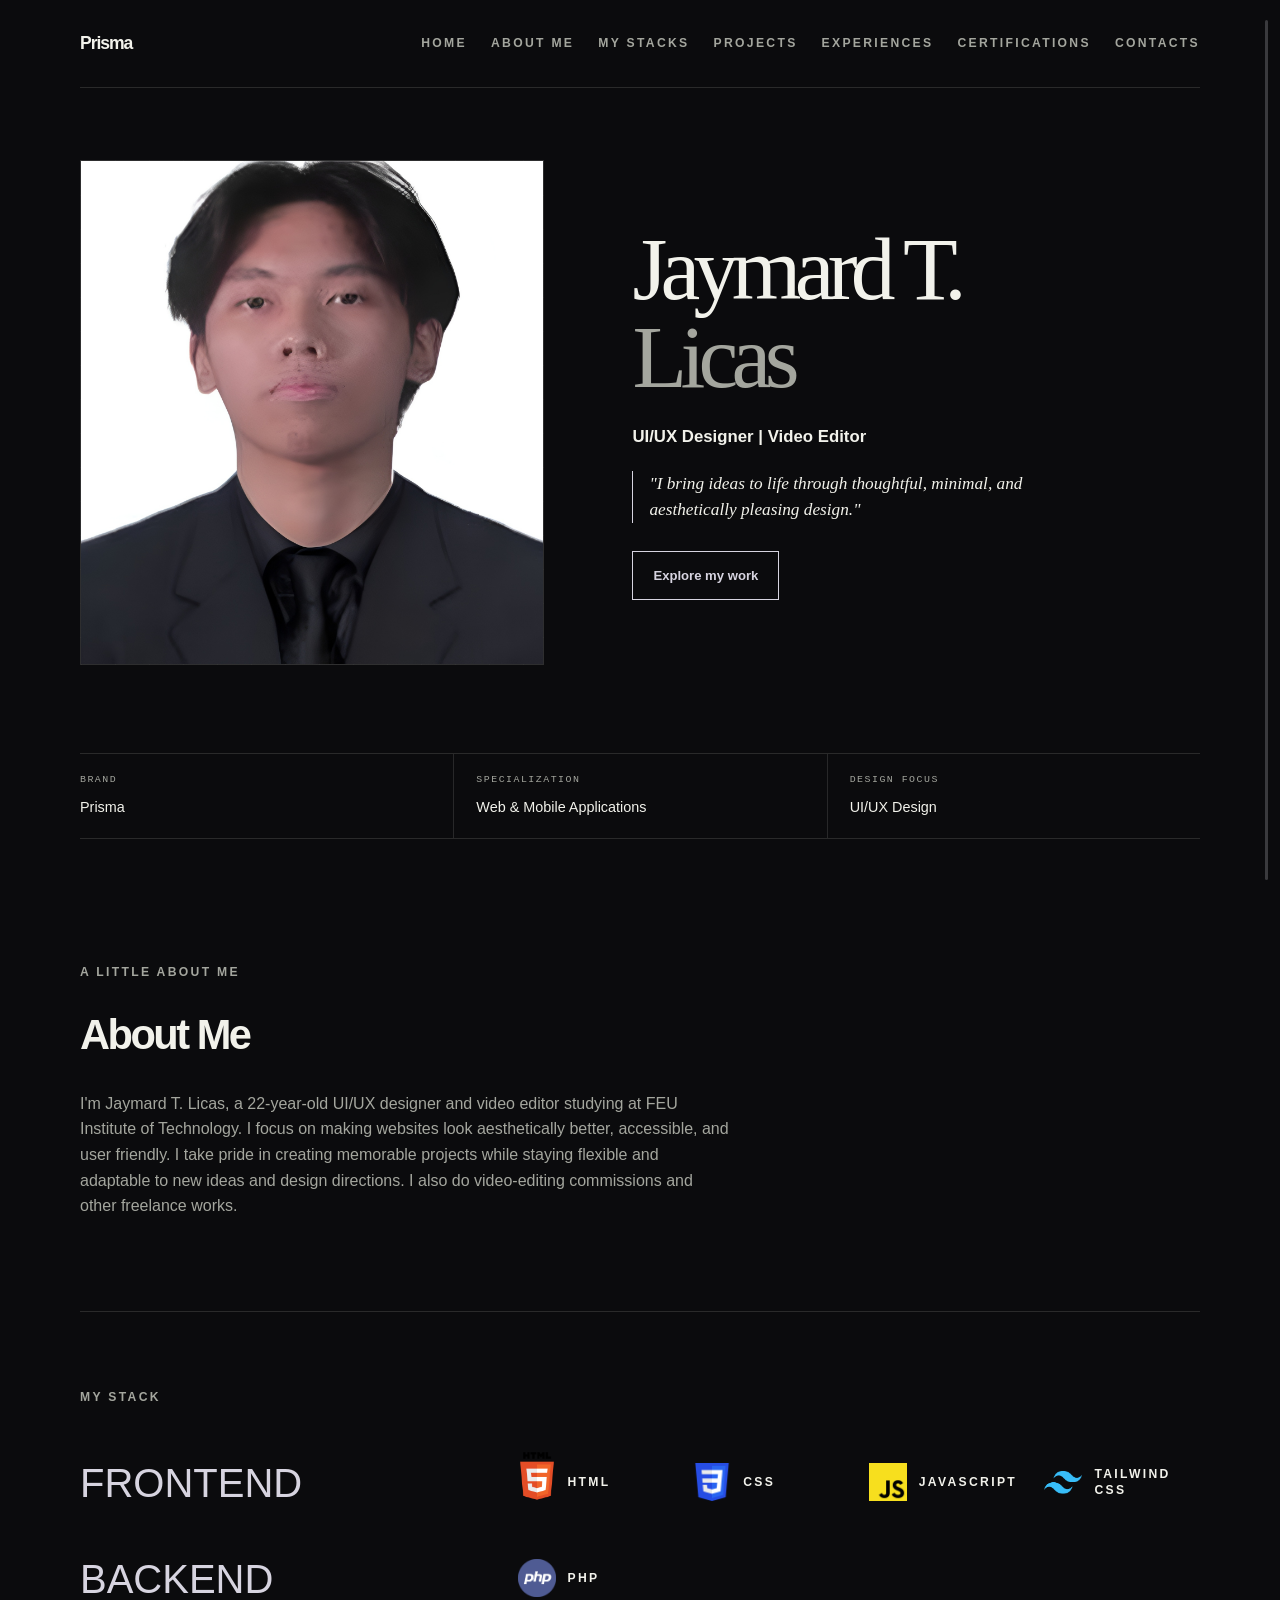
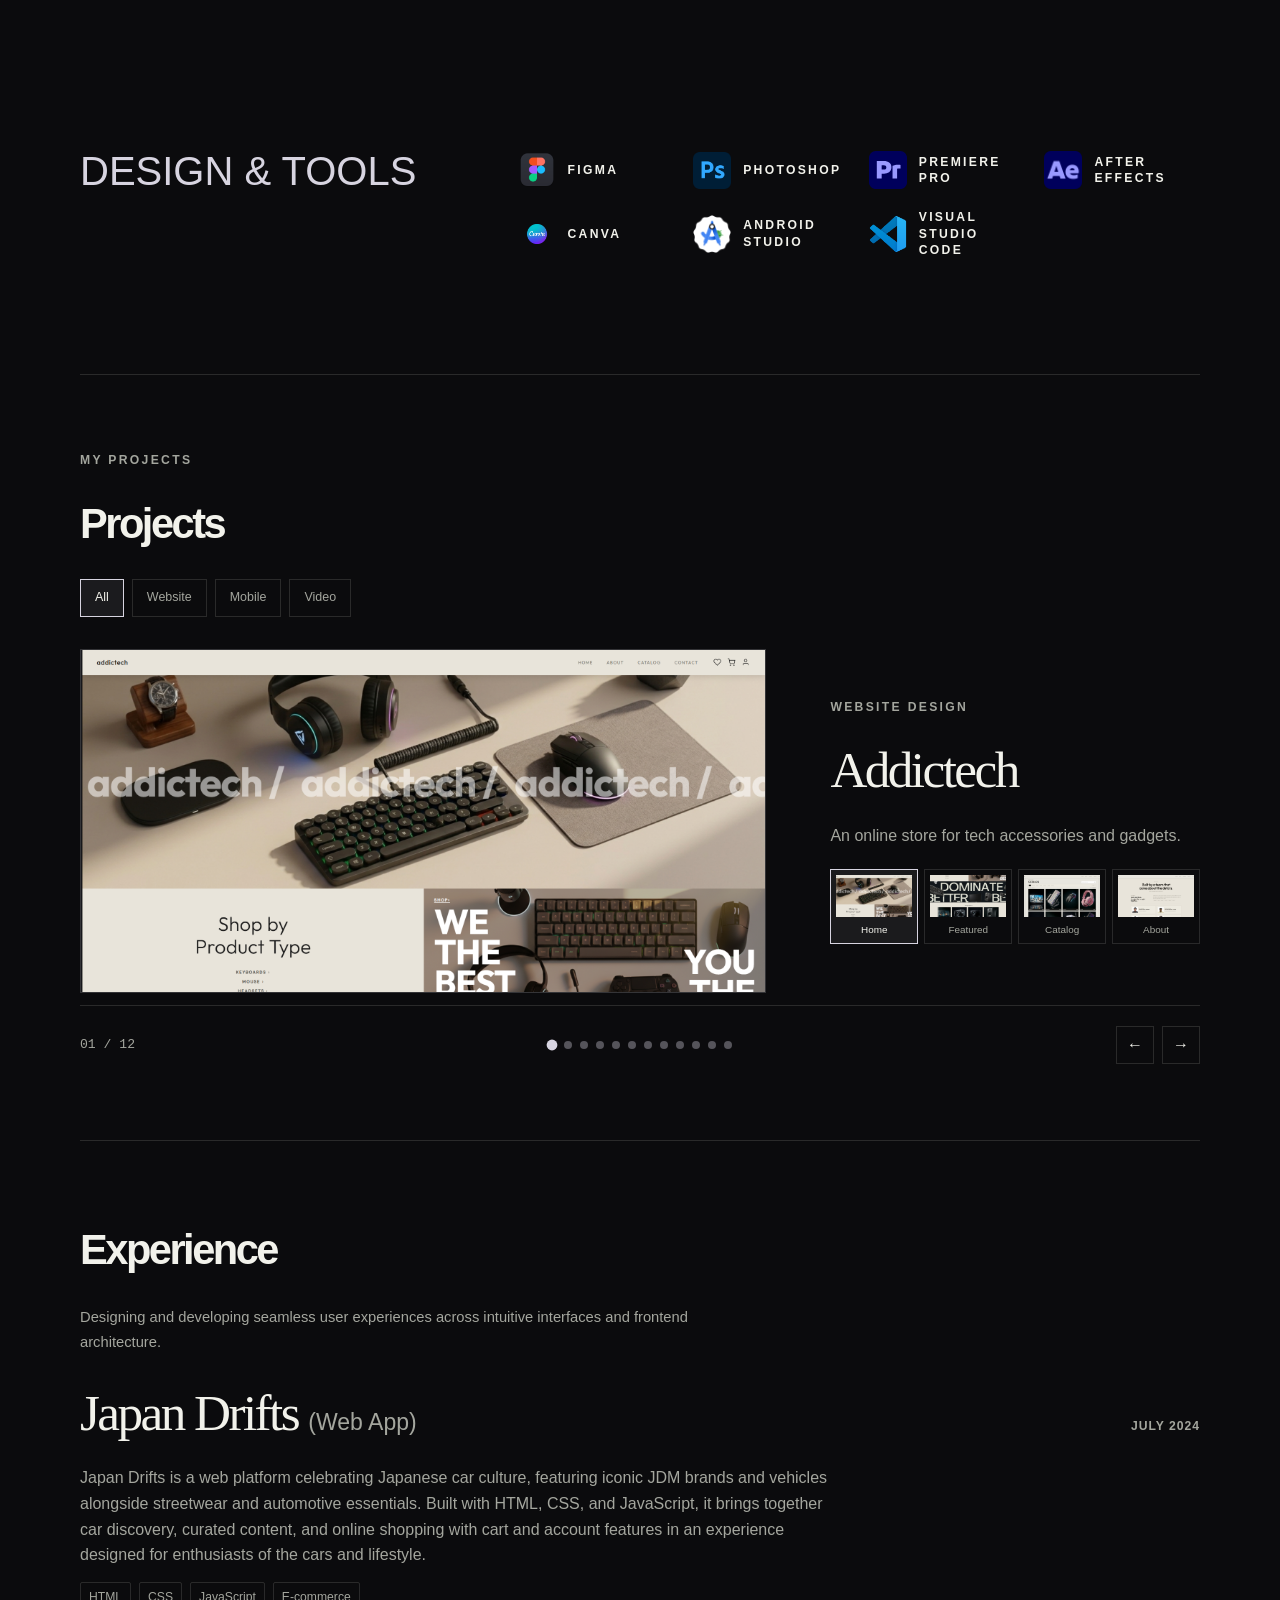
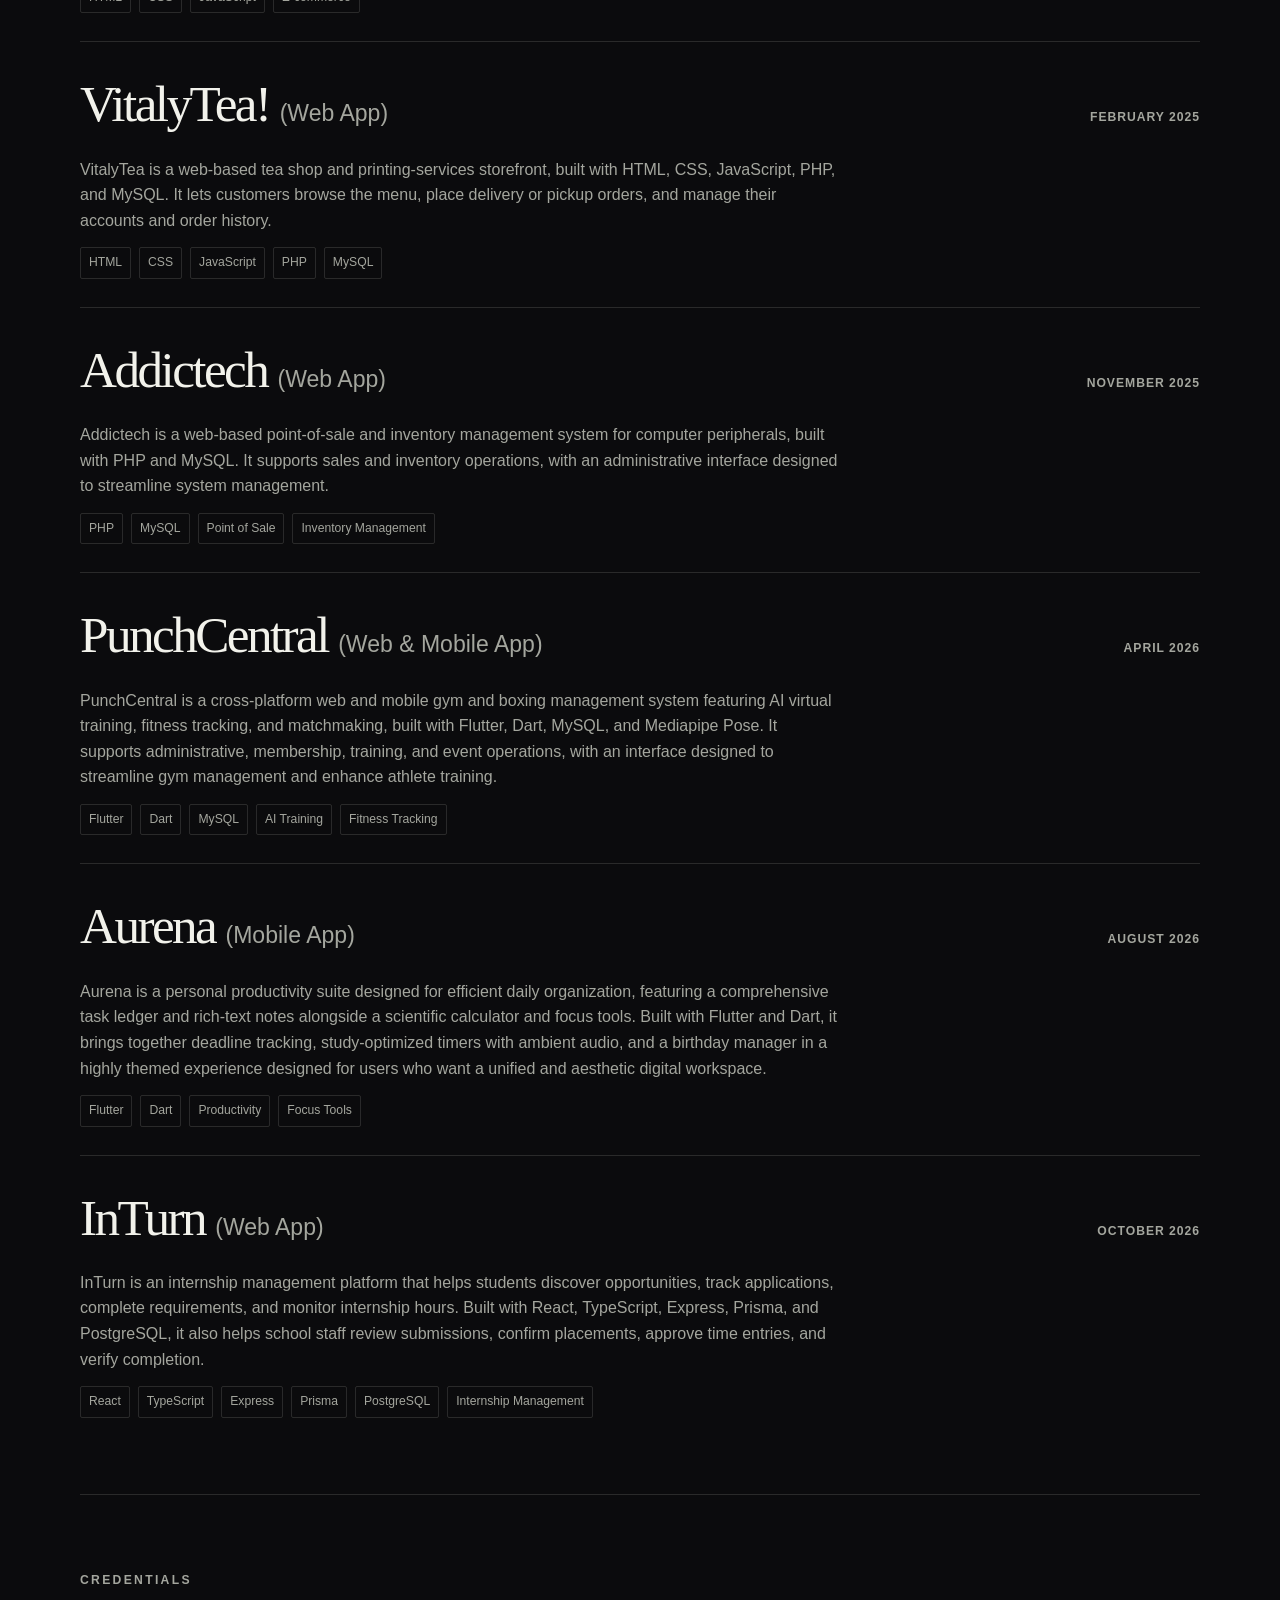
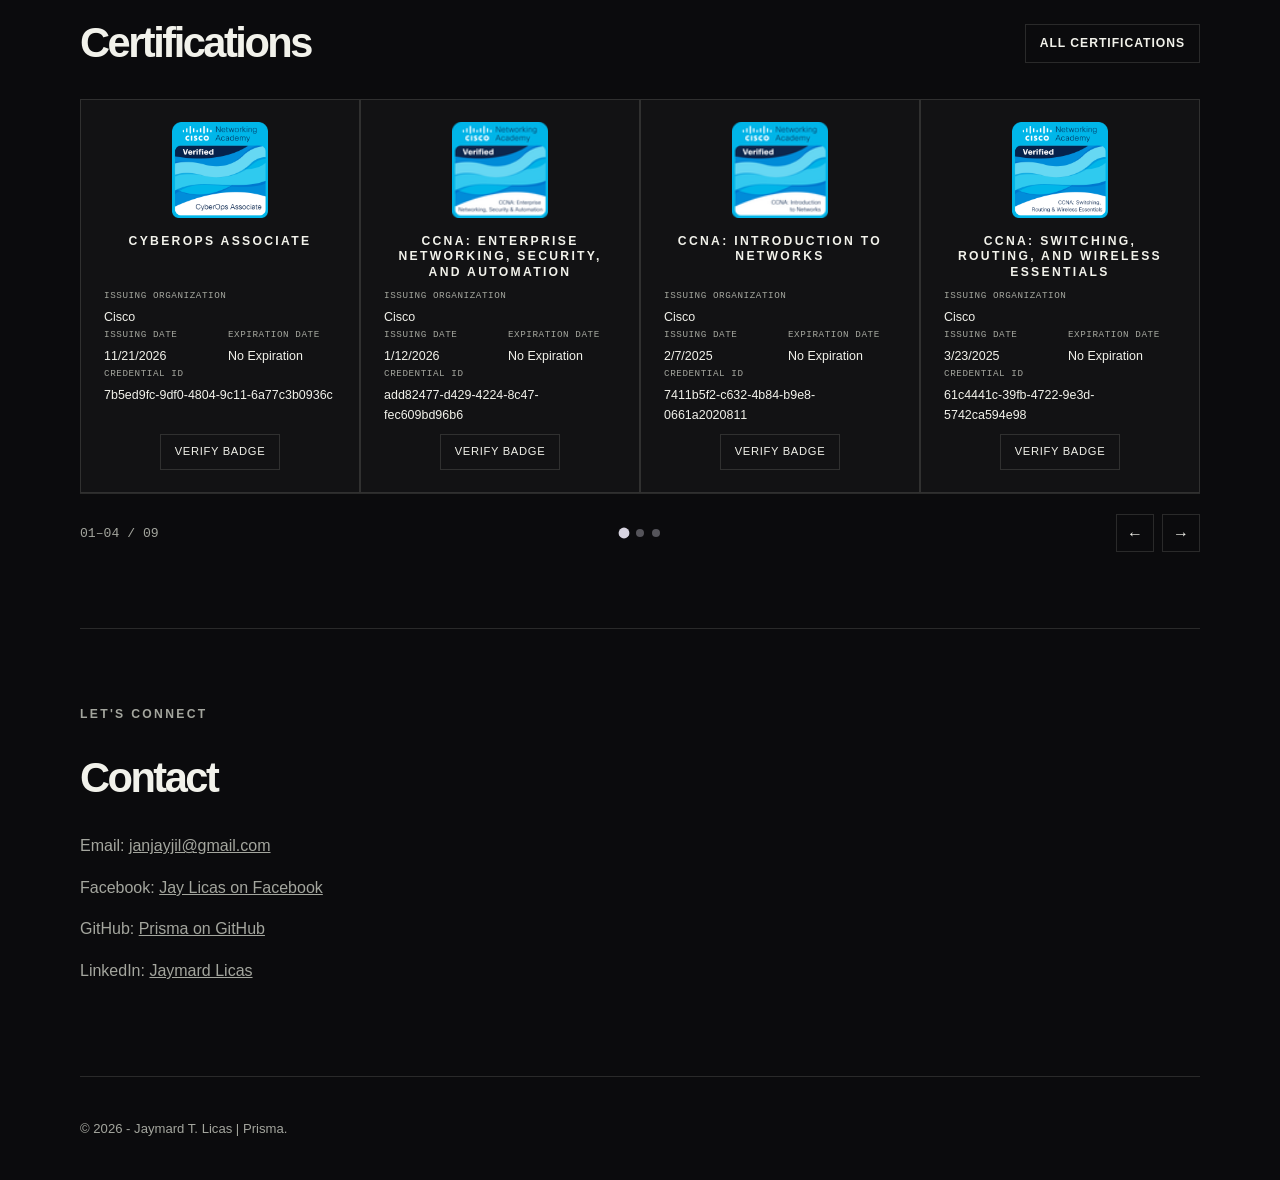
==== index.html @ 3532cc8b "feat: add InTurn experience and improve project previews" ====
<!DOCTYPE html>
<html lang="en" class="intro-active">
<head>
    <meta charset="UTF-8">
    <meta name="viewport" content="width=device-width, initial-scale=1.0">
    <meta name="theme-color" content="#10110f">
    <title>Prisma — Portfolio</title>
    <link rel="stylesheet" href="css/index.css">
    <script src="js/index.js" defer></script>
</head>
<body>
    <div class="intro" aria-hidden="true">
        <h2 class="intro__name"><span class="intro__letter">P</span><span class="intro__letter">r</span><span class="intro__letter">i</span><span class="intro__letter">s</span><span class="intro__letter">m</span><span class="intro__letter">a</span></h2>
        <div class="intro__panel"></div>
        <div class="intro__panel"></div>
        <div class="intro__panel"></div>
        <div class="intro__panel"></div>
        <div class="intro__panel"></div>
        <div class="intro__panel"></div>
        <div class="intro__panel"></div>
        <div class="intro__panel"></div>
    </div>

    <div class="scroll-progress" aria-hidden="true">
        <div class="scroll-progress__fill"></div>
    </div>

    <a class="back-to-top" href="#home" aria-label="Back to top">
        <span aria-hidden="true">↑</span>
    </a>

    <header class="site-header">
        <a class="wordmark" href="#home">Prisma</a>
        <button class="nav-toggle" type="button" aria-expanded="false" aria-controls="main-navigation">
            <span class="nav-toggle__line"></span>
            <span class="nav-toggle__line"></span>
            <span class="nav-toggle__line"></span>
            <span class="sr-only">Open navigation menu</span>
        </button>
        <div class="nav-scrim" aria-hidden="true"></div>
        <nav id="main-navigation" aria-label="Main navigation">
            <span class="nav-sheet-handle" aria-hidden="true"></span>
            <a href="#home"><span class="nav-link-content"><svg class="nav-icon" viewBox="0 0 24 24" aria-hidden="true"><path d="m3 10 9-7 9 7v10a1 1 0 0 1-1 1h-5v-6H9v6H4a1 1 0 0 1-1-1z"/></svg>Home</span></a>
            <a href="#about"><span class="nav-link-content"><svg class="nav-icon" viewBox="0 0 24 24" aria-hidden="true"><circle cx="12" cy="8" r="3"/><path d="M5 20a7 7 0 0 1 14 0"/></svg>About Me</span></a>
            <a href="#stack"><span class="nav-link-content"><svg class="nav-icon" viewBox="0 0 24 24" aria-hidden="true"><path d="m12 3 8 4-8 4-8-4zM4 12l8 4 8-4M4 17l8 4 8-4"/></svg>My Stacks</span></a>
            <a href="#projects"><span class="nav-link-content"><svg class="nav-icon" viewBox="0 0 24 24" aria-hidden="true"><path d="M3 7h7l2 2h9v10H3z"/></svg>Projects</span></a>
            <a href="#experience"><span class="nav-link-content"><svg class="nav-icon" viewBox="0 0 24 24" aria-hidden="true"><rect x="3" y="7" width="18" height="13" rx="1"/><path d="M8 7V5h8v2M3 12h18M10 12v2h4v-2"/></svg>Experiences</span></a>
            <a href="#certifications"><span class="nav-link-content"><svg class="nav-icon" viewBox="0 0 24 24" aria-hidden="true"><circle cx="12" cy="9" r="5"/><path d="m8.5 13.5-1 7 4.5-2.5 4.5 2.5-1-7"/></svg>Certifications</span></a>
            <a href="#contact"><span class="nav-link-content"><svg class="nav-icon" viewBox="0 0 24 24" aria-hidden="true"><rect x="3" y="5" width="18" height="14" rx="2"/><path d="m4 7 8 6 8-6"/></svg>Contacts</span></a>
        </nav>
    </header>

    <main>
        <section class="hero" id="home">
            <div class="hero__visual" aria-hidden="true">
                <img class="hero__portrait" src="assets/face/1X1%20PICTURE.jpg" alt="1X1 PICTURE.jpg">
            </div>
            <div class="hero__content">
                <h1>Jaymard T.<br><span>Licas</span></h1>
                <p class="hero__role">UI/UX Designer | Video Editor</p>
                <blockquote class="hero__quote">"I bring ideas to life through thoughtful, minimal, and aesthetically pleasing design."</blockquote>
                <a class="hero__link" href="#projects">Explore my work</a>
            </div>
            <div class="hero__details" aria-label="Profile details">
                <div><span>BRAND</span><strong>Prisma</strong></div>
                <div><span>SPECIALIZATION</span><strong>Web &amp; Mobile Applications</strong></div>
                <div><span>DESIGN FOCUS</span><strong>UI/UX Design</strong></div>
            </div>
        </section>

        <section class="content-section" id="about">
            <p class="eyebrow">A little about me</p>
            <h2>About Me</h2>
            <p>I'm Jaymard T. Licas, a 22-year-old UI/UX designer and video editor studying at FEU Institute of Technology. I focus on making websites look aesthetically better, accessible, and user friendly. I take pride in creating memorable projects while staying flexible and adaptable to new ideas and design directions. I also do video-editing commissions and other freelance works.</p>
        </section>

        <section class="content-section stack-section" id="stack" aria-labelledby="stack-title">
            <h2 class="stack-title" id="stack-title">My Stack</h2>
            <div class="stack-list">
                <div class="stack-group">
                    <h3>Frontend</h3>
                    <ul class="stack-items">
                        <li><img class="stack-item__logo--html" src="assets/logo/html.webp" alt="html.webp"><span>HTML</span></li>
                        <li><img src="assets/logo/CSS3_logo.svg.webp" alt="CSS3_logo.svg.webp"><span>CSS</span></li>
                        <li><img src="assets/logo/javascript.webp" alt="javascript.webp"><span>JavaScript</span></li>
                        <li><img src="assets/logo/tailwind.webp" alt="tailwind.webp"><span>Tailwind CSS</span></li>
                    </ul>
                </div>
                <div class="stack-group">
                    <h3>Backend</h3>
                    <ul class="stack-items">
                        <li><img class="stack-item__logo--php" src="assets/logo/php.png" alt="php.png"><span>PHP</span></li>
                    </ul>
                </div>
                <div class="stack-group">
                    <h3>Mobile</h3>
                    <ul class="stack-items">
                        <li><img src="assets/logo/dart.png" alt="dart.png"><span>Dart</span></li>
                        <li><img src="assets/logo/flutter.png" alt="flutter.png"><span>Flutter</span></li>
                        <li><img src="assets/logo/kotlin.png" alt="kotlin.png"><span>Kotlin</span></li>
                    </ul>
                </div>
                <div class="stack-group">
                    <h3>Design &amp; Tools</h3>
                    <ul class="stack-items">
                        <li><img src="assets/logo/Figma.png" alt="Figma.png"><span>Figma</span></li>
                        <li><img src="assets/logo/photoshop.webp" alt="photoshop.webp"><span>Photoshop</span></li>
                        <li><img src="assets/logo/premierepro.svg" alt="premierepro.svg"><span>Premiere Pro</span></li>
                        <li><img src="assets/logo/after%20effects.webp" alt="after effects.webp"><span>After Effects</span></li>
                        <li><img src="assets/logo/canva.webp" alt="canva.webp"><span>Canva</span></li>
                        <li><img src="assets/logo/android%20studio.webp" alt="android studio.webp"><span>Android Studio</span></li>
                        <li><img src="assets/logo/visualstudiocode.png" alt="visualstudiocode.png"><span>Visual Studio Code</span></li>
                    </ul>
                </div>
            </div>
        </section>

        <section class="content-section" id="projects">
            <p class="eyebrow">My Projects</p>
            <h2>Projects</h2>
            <div class="project-carousel" role="region" aria-roledescription="carousel" aria-label="Projects" tabindex="0">
                <div class="project-carousel__filters" role="group" aria-label="Filter projects by category">
                    <button class="project-carousel__filter" type="button" data-category="all" aria-pressed="true">All</button>
                    <button class="project-carousel__filter" type="button" data-category="website" aria-pressed="false">Website</button>
                    <button class="project-carousel__filter" type="button" data-category="mobile" aria-pressed="false">Mobile</button>
                    <button class="project-carousel__filter" type="button" data-category="video" aria-pressed="false">Video</button>
                </div>
                <div class="project-carousel__viewport">
                    <div class="project-carousel__track">
                        <article class="project-card project-card--screenshot" data-category="website" role="group" aria-roledescription="slide" aria-label="1 of 12">
                            <div class="project-card__preview project-card__preview--image" aria-hidden="true">
                                <img class="project-card__image" src="assets/website%20screenshots/addictech/Homepage%201.png" alt="Homepage 1.png">
                                <span class="project-card__index">PROJECT / 01</span>
                                <span class="project-card__caption">E-COMMERCE WEBSITE</span>
                            </div>
                            <div class="project-card__info">
                                <p class="eyebrow">Website Design</p>
                                <h3>Addictech</h3>
                                <p>An online store for tech accessories and gadgets.</p>
                                <div class="project-card__gallery" aria-label="Explore Addictech pages">
                                    <button class="project-card__thumbnail" type="button" data-preview-image="assets/website%20screenshots/addictech/Homepage%201.png" aria-label="Show Addictech homepage" aria-pressed="true">
                                        <img src="assets/website%20screenshots/addictech/Homepage%201.png" alt="Homepage 1.png">
                                        <span>Home</span>
                                    </button>
                                    <button class="project-card__thumbnail" type="button" data-preview-image="assets/website%20screenshots/addictech/Homepage%202.png" aria-label="Show Addictech featured products" aria-pressed="false">
                                        <img src="assets/website%20screenshots/addictech/Homepage%202.png" alt="Homepage 2.png">
                                        <span>Featured</span>
                                    </button>
                                    <button class="project-card__thumbnail" type="button" data-preview-image="assets/website%20screenshots/addictech/Catalog%20Page.png" aria-label="Show Addictech catalog" aria-pressed="false">
                                        <img src="assets/website%20screenshots/addictech/Catalog%20Page.png" alt="Catalog Page.png">
                                        <span>Catalog</span>
                                    </button>
                                    <button class="project-card__thumbnail" type="button" data-preview-image="assets/website%20screenshots/addictech/About%20Us%20Page%201.png" aria-label="Show Addictech about page" aria-pressed="false">
                                        <img src="assets/website%20screenshots/addictech/About%20Us%20Page%201.png" alt="About Us Page 1.png">
                                        <span>About</span>
                                    </button>
                                </div>
                            </div>
                        </article>
                        <article class="project-card project-card--screenshot" data-category="website" role="group" aria-roledescription="slide" aria-label="2 of 12" aria-hidden="true" inert>
                            <div class="project-card__preview project-card__preview--image" aria-hidden="true">
                                <img class="project-card__image" src="assets/website%20screenshots/japan%20drifts/Home%20Page%201.png" alt="Home Page 1.png">
                                <span class="project-card__index">PROJECT / 02</span>
                                <span class="project-card__caption">AUTOMOTIVE WEBSITE</span>
                            </div>
                            <div class="project-card__info">
                                <p class="eyebrow">Website Design</p>
                                <h3>Japan Drifts</h3>
                                <p>A Japanese car culture storefront celebrating iconic JDM cars.</p>
                                <div class="project-card__gallery" aria-label="Explore Japan Drifts pages">
                                    <button class="project-card__thumbnail" type="button" data-preview-image="assets/website%20screenshots/japan%20drifts/Home%20Page%201.png" aria-label="Show Japan Drifts homepage" aria-pressed="true">
                                        <img src="assets/website%20screenshots/japan%20drifts/Home%20Page%201.png" alt="Home Page 1.png">
                                        <span>Home</span>
                                    </button>
                                    <button class="project-card__thumbnail" type="button" data-preview-image="assets/website%20screenshots/japan%20drifts/Car%20Brand%20Menu%20Page.png" aria-label="Show Japan Drifts car brands" aria-pressed="false">
                                        <img src="assets/website%20screenshots/japan%20drifts/Car%20Brand%20Menu%20Page.png" alt="Car Brand Menu Page.png">
                                        <span>Car brands</span>
                                    </button>
                                    <button class="project-card__thumbnail" type="button" data-preview-image="assets/website%20screenshots/japan%20drifts/Car%20Essential%20Page.png" aria-label="Show Japan Drifts car essentials" aria-pressed="false">
                                        <img src="assets/website%20screenshots/japan%20drifts/Car%20Essential%20Page.png" alt="Car Essential Page.png">
                                        <span>Essentials</span>
                                    </button>
                                    <button class="project-card__thumbnail" type="button" data-preview-image="assets/website%20screenshots/japan%20drifts/Streetwears%20Page.png" aria-label="Show Japan Drifts streetwear" aria-pressed="false">
                                        <img src="assets/website%20screenshots/japan%20drifts/Streetwears%20Page.png" alt="Streetwears Page.png">
                                        <span>Streetwear</span>
                                    </button>
                                </div>
                            </div>
                        </article>
                        <article class="project-card project-card--screenshot" data-category="website" role="group" aria-roledescription="slide" aria-label="3 of 12" aria-hidden="true" inert>
                            <div class="project-card__preview project-card__preview--image" aria-hidden="true">
                                <img class="project-card__image" src="assets/website%20screenshots/vitalytea/Home%20Page.png" alt="Home Page.png">
                                <span class="project-card__index">PROJECT / 03</span>
                                <span class="project-card__caption">CAFE WEBSITE</span>
                            </div>
                            <div class="project-card__info">
                                <p class="eyebrow">Website Design</p>
                                <h3>VitalyTEA!</h3>
                                <p>A warm cafe website showcasing services, drinks, and ordering.</p>
                                <div class="project-card__gallery" aria-label="Explore VitalyTEA pages">
                                    <button class="project-card__thumbnail" type="button" data-preview-image="assets/website%20screenshots/vitalytea/Home%20Page.png" aria-label="Show VitalyTEA homepage" aria-pressed="true">
                                        <img src="assets/website%20screenshots/vitalytea/Home%20Page.png" alt="Home Page.png">
                                        <span>Home</span>
                                    </button>
                                    <button class="project-card__thumbnail" type="button" data-preview-image="assets/website%20screenshots/vitalytea/Menu%20Page.png" aria-label="Show VitalyTEA menu" aria-pressed="false">
                                        <img src="assets/website%20screenshots/vitalytea/Menu%20Page.png" alt="Menu Page.png">
                                        <span>Menu</span>
                                    </button>
                                    <button class="project-card__thumbnail" type="button" data-preview-image="assets/website%20screenshots/vitalytea/Services%20Page%201.png" aria-label="Show VitalyTEA services" aria-pressed="false">
                                        <img src="assets/website%20screenshots/vitalytea/Services%20Page%201.png" alt="Services Page 1.png">
                                        <span>Services</span>
                                    </button>
                                    <button class="project-card__thumbnail" type="button" data-preview-image="assets/website%20screenshots/vitalytea/About%20Us%20Page%201.png" aria-label="Show VitalyTEA about page" aria-pressed="false">
                                        <img src="assets/website%20screenshots/vitalytea/About%20Us%20Page%201.png" alt="About Us Page 1.png">
                                        <span>About</span>
                                    </button>
                                </div>
                            </div>
                        </article>
                        <article class="project-card project-card--screenshot" data-category="website" role="group" aria-roledescription="slide" aria-label="4 of 12">
                            <div class="project-card__preview project-card__preview--image" aria-hidden="true">
                                <img class="project-card__image" src="assets/website%20screenshots/InTurn (Internship Hub)/Sign In Page.png" alt="Sign In Page.png">
                                <span class="project-card__index">PROJECT / 04</span>
                                <span class="project-card__caption">INTERNSHIP HUB WEBSITE</span>   
                            </div>
                            <div class="project-card__info">
                                <p class="eyebrow">Website Design</p>
                                <h3>InTurn</h3>
                                <p>InTurn connects students with internships and gives school staff one dashboard to review requirements, confirm placements, and track hours.</p>
                                <div class="project-card__gallery" aria-label="Explore InTurn pages">
                                    <button class="project-card__thumbnail" type="button" data-preview-image="assets/website%20screenshots/InTurn (Internship Hub)/Sign%20In%20Page.png" aria-label="Show InTurn Sign In page" aria-pressed="true">
                                        <img src="assets/website%20screenshots/InTurn (Internship Hub)/Sign%20In%20Page.png" alt="Sign In Page.png">
                                        <span>Home</span>
                                    </button>
                                    <button class="project-card__thumbnail" type="button" data-preview-image="assets/website%20screenshots/InTurn%20(Internship%20Hub)/Student%27s%20Opportunities%20Page.png" aria-label="Show InTurn featured industry partners" aria-pressed="false">
                                        <img src="assets/website%20screenshots/InTurn%20(Internship%20Hub)/Student%27s%20Opportunities%20Page.png" alt="Student's Opportunities Page.png">
                                        <span>Featured</span>
                                    </button>
                                    <button class="project-card__thumbnail" type="button" data-preview-image="assets/website%20screenshots/InTurn%20(Internship%20Hub)/Student%27s%20Overview%20Page.png" aria-label="Show InTurn Overview Dashboard" aria-pressed="false">
                                        <img src="assets/website%20screenshots/InTurn%20(Internship%20Hub)/Student%27s%20Overview%20Page.png" alt="Student's Overview Page.png">
                                        <span>Catalog</span>
                                    </button>
                                    <button class="project-card__thumbnail" type="button" data-preview-image="assets/website%20screenshots/InTurn%20(Internship%20Hub)/Admin%27s%20Operations%20Page.png" aria-label="Show InTurn Admin's Operations" aria-pressed="false">
                                        <img src="assets/website%20screenshots/InTurn%20(Internship%20Hub)/Admin%27s%20Operations%20Page.png" alt="Admin's Operations Page.png">
                                        <span>About</span>
                                    </button>
                                </div>
                            </div>
                        </article>
                        <article class="project-card project-card--screenshot" data-category="website" role="group" aria-roledescription="slide" aria-label="5 of 12" aria-hidden="true" inert>
                            <div class="project-card__preview project-card__preview--image" aria-hidden="true">
                                <img class="project-card__image" src="assets/website%20screenshots/punchcentral/Home%20Page%201.png" alt="Home Page 1.png">
                                <span class="project-card__index">PROJECT / 05</span>
                                <span class="project-card__caption">GYM WEBSITE</span>
                            </div>
                            <div class="project-card__info">
                                <p class="eyebrow">Website Design</p>
                                <h3>Punchcentral</h3>
                                <p>A gym website featuring membership information and tools for coaches and administrators.</p>
                                <div class="project-card__gallery" aria-label="Explore Punchcentral pages">
                                    <button class="project-card__thumbnail" type="button" data-preview-image="assets/website%20screenshots/punchcentral/Home%20Page%201.png" aria-label="Show Punchcentral homepage" aria-pressed="true">
                                        <img src="assets/website%20screenshots/punchcentral/Home%20Page%201.png" alt="Home Page 1.png">
                                        <span>Home</span>
                                    </button>
                                    <button class="project-card__thumbnail" type="button" data-preview-image="assets/website%20screenshots/punchcentral/Coach%20Account%20Management.png" aria-label="Show Punchcentral coach account management" aria-pressed="false">
                                        <img src="assets/website%20screenshots/punchcentral/Coach%20Account%20Management.png" alt="Coach Account Management.png">
                                        <span>Coach account</span>
                                    </button>
                                    <button class="project-card__thumbnail" type="button" data-preview-image="assets/website%20screenshots/punchcentral/Coach%20Availability%20Page.png" aria-label="Show Punchcentral coach availability" aria-pressed="false">
                                        <img src="assets/website%20screenshots/punchcentral/Coach%20Availability%20Page.png" alt="Coach Availability Page.png">
                                        <span>Availability</span>
                                    </button>
                                    <button class="project-card__thumbnail" type="button" data-preview-image="assets/website%20screenshots/punchcentral/Admin%20User%20Management.png" aria-label="Show Punchcentral admin user management" aria-pressed="false">
                                        <img src="assets/website%20screenshots/punchcentral/Admin%20User%20Management.png" alt="Admin User Management.png">
                                        <span>Admin</span>
                                    </button>
                                </div>
                            </div>
                        </article>
                        <article class="project-card project-card--screenshot project-card--mobile" data-category="mobile" role="group" aria-roledescription="slide" aria-label="6 of 12" aria-hidden="true" inert>
                            <div class="project-card__preview project-card__preview--image project-card__preview--mobile" aria-hidden="true">
                                <img class="project-card__image" src="assets/website%20screenshots/punchcentral%20(mobile)/Sign%20In%20View.png" alt="Sign In View.png">
                            </div>
                            <div class="project-card__info">
                                <p class="eyebrow">Mobile App</p>
                                <h3>Punchcentral</h3>
                                <p>A mobile companion for gym members to manage training, courses, and coach availability.</p>
                                <div class="project-card__gallery" aria-label="Explore Punchcentral mobile app screens">
                                    <button class="project-card__thumbnail" type="button" data-preview-image="assets/website%20screenshots/punchcentral%20(mobile)/Sign%20In%20View.png" aria-label="Show Punchcentral mobile sign in screen" aria-pressed="true">
                                        <img src="assets/website%20screenshots/punchcentral%20(mobile)/Sign%20In%20View.png" alt="Sign In View.png">
                                        <span>Sign in</span>
                                    </button>
                                    <button class="project-card__thumbnail" type="button" data-preview-image="assets/website%20screenshots/punchcentral%20(mobile)/Coach%20Availability%20View.png" aria-label="Show Punchcentral mobile coach availability screen" aria-pressed="false">
                                        <img src="assets/website%20screenshots/punchcentral%20(mobile)/Coach%20Availability%20View.png" alt="Coach Availability View.png">
                                        <span>Availability</span>
                                    </button>
                                    <button class="project-card__thumbnail" type="button" data-preview-image="assets/website%20screenshots/punchcentral%20(mobile)/Course%20Progression%20View.png" aria-label="Show Punchcentral mobile course progression screen" aria-pressed="false">
                                        <img src="assets/website%20screenshots/punchcentral%20(mobile)/Course%20Progression%20View.png" alt="Course Progression View.png">
                                        <span>Course progress</span>
                                    </button>
                                    <button class="project-card__thumbnail" type="button" data-preview-image="assets/website%20screenshots/punchcentral%20(mobile)/Contact%20Us%20View.png" aria-label="Show Punchcentral mobile contact screen" aria-pressed="false">
                                        <img src="assets/website%20screenshots/punchcentral%20(mobile)/Contact%20Us%20View.png" alt="Contact Us View.png">
                                        <span>Contact</span>
                                    </button>
                                </div>
                            </div>
                        </article>
                        <article class="project-card project-card--screenshot project-card--mobile" data-category="mobile" role="group" aria-roledescription="slide" aria-label="7 of 12" aria-hidden="true" inert>
                            <div class="project-card__preview project-card__preview--image project-card__preview--mobile" aria-hidden="true">
                                <img class="project-card__image" src="assets/website%20screenshots/aurena/Ledger%20View.jpg" alt="Ledger View.jpg">
                            </div>
                            <div class="project-card__info">
                                <p class="eyebrow">Mobile App</p>
                                <h3>Aurena</h3>
                                <p>A personal productivity app for focused study, notes, calculations, and task tracking.</p>
                                <div class="project-card__gallery" aria-label="Explore Aurena app screens">
                                    <button class="project-card__thumbnail" type="button" data-preview-image="assets/website%20screenshots/aurena/Quick%20Link%20View.jpg" aria-label="Show Aurena quick links screen" aria-pressed="false">
                                        <img src="assets/website%20screenshots/aurena/Quick%20Link%20View.jpg" alt="Quick Link View.jpg">
                                        <span>Quick Links</span>
                                    </button>
                                    <button class="project-card__thumbnail" type="button" data-preview-image="assets/website%20screenshots/aurena/Ledger%20View.jpg" aria-label="Show Aurena ledger screen" aria-pressed="true">
                                        <img src="assets/website%20screenshots/aurena/Ledger%20View.jpg" alt="Ledger View.jpg">
                                        <span>Ledger</span>
                                    </button>
                                    <button class="project-card__thumbnail" type="button" data-preview-image="assets/website%20screenshots/aurena/Notes%20View.jpg" aria-label="Show Aurena notes screen" aria-pressed="false">
                                        <img src="assets/website%20screenshots/aurena/Notes%20View.jpg" alt="Notes View.jpg">
                                        <span>Notes</span>
                                    </button>
                                    <button class="project-card__thumbnail" type="button" data-preview-image="assets/website%20screenshots/aurena/Calculator%20View.jpg" aria-label="Show Aurena calculator screen" aria-pressed="false">
                                        <img src="assets/website%20screenshots/aurena/Calculator%20View.jpg" alt="Calculator View.jpg">
                                        <span>Calculator</span>
                                    </button>
                                </div>
                            </div>
                        </article>
                        <article class="project-card" data-category="video" role="group" aria-roledescription="slide" aria-label="8 of 12" aria-hidden="true" inert>
                            <div class="project-card__preview project-card__preview--video">
                                <iframe
                                    class="project-card__video"
                                    src="https://drive.google.com/file/d/14EG6NYJzB5iLtuYYMVT7od3YVk5pjSHH/preview"
                                    title="Group Project 1 video"
                                    loading="lazy"
                                    allow="autoplay"
                                    allowfullscreen>
                                </iframe>
                            </div>
                            <div class="project-card__info">
                                <p class="eyebrow">Video Edit</p>
                                <h3>Group Project 1</h3>
                            </div>
                        </article>
                        <article class="project-card" data-category="video" role="group" aria-roledescription="slide" aria-label="9 of 12" aria-hidden="true" inert>
                            <div class="project-card__preview project-card__preview--video">
                                <iframe
                                    class="project-card__video"
                                    src="https://drive.google.com/file/d/1EmwkFhTa_9fdrqqQAjtRtZfyLeKdf-tv/preview"
                                    title="Group Project 2 video"
                                    loading="lazy"
                                    allow="autoplay"
                                    allowfullscreen>
                                </iframe>
                            </div>
                            <div class="project-card__info">
                                <p class="eyebrow">Video Edits</p>
                                <h3>Group Project 2</h3>
                            </div>
                        </article>
                        <article class="project-card" data-category="video" role="group" aria-roledescription="slide" aria-label="10 of 12" aria-hidden="true" inert>
                            <div class="project-card__preview project-card__preview--video">
                                <iframe
                                    class="project-card__video"
                                    src="https://drive.google.com/file/d/1eqtTfCrXzb5ouM0T6a3Xapa1H3meIxpO/preview"
                                    title="Timelapse Commission video"
                                    loading="lazy"
                                    allow="autoplay"
                                    allowfullscreen>
                                </iframe>
                            </div>
                            <div class="project-card__info">
                                <p class="eyebrow">Video Edits</p>
                                <h3>Timelapse Commission</h3>
                            </div>
                        </article>
                        <article class="project-card" data-category="video" role="group" aria-roledescription="slide" aria-label="11 of 12" aria-hidden="true" inert>
                            <div class="project-card__preview project-card__preview--video">
                                <iframe
                                    class="project-card__video"
                                    src="https://drive.google.com/file/d/18R7sevOdGkxV6781EuWGtMPew12oYs92/preview"
                                    title="Valorant Edit Commission 1 video"
                                    loading="lazy"
                                    allow="autoplay"
                                    allowfullscreen>
                                </iframe>
                            </div>
                            <div class="project-card__info">
                                <p class="eyebrow">Video Edits</p>
                                <h3>Valorant Edit Commission 1</h3>
                            </div>
                        </article>
                        <article class="project-card" data-category="video" role="group" aria-roledescription="slide" aria-label="12 of 12" aria-hidden="true" inert>
                            <div class="project-card__preview project-card__preview--video">
                                <iframe
                                    class="project-card__video"
                                    src="https://drive.google.com/file/d/16NxeDLHK4FciISeSOFi6DLJeZqn9ggel/preview"
                                    title="Valorant Edit Commission 2 video"
                                    loading="lazy"
                                    allow="autoplay"
                                    allowfullscreen>
                                </iframe>
                            </div>
                            <div class="project-card__info">
                                <p class="eyebrow">Video Edits</p>
                                <h3>Valorant Edit Commission 2</h3>
                            </div>
                        </article>
                    </div>
                </div>
                <div class="project-carousel__controls">
                    <p class="project-carousel__status" aria-live="polite">01 <span>/</span> 12</p>
                    <div class="project-carousel__pagination" aria-label="Choose a project"></div>
                    <div class="project-carousel__arrows">
                        <button class="project-carousel__arrow" type="button" data-direction="-1" aria-label="Previous project">←</button>
                        <button class="project-carousel__arrow" type="button" data-direction="1" aria-label="Next project">→</button>
                    </div>      
                </div>
            </div>
        </section>

        <section class="content-section experience-section" id="experience" aria-labelledby="experience-title">
            <h2 class="experience-title" id="experience-title">Experience</h2>
            <p class="experience-intro">Designing and developing seamless user experiences across intuitive interfaces and frontend architecture.</p>
            <ol class="experience-timeline">
                <li class="experience-company">
                    <div class="experience-company__content">
                        <div class="experience-company__heading">
                            <h3>Japan Drifts <span>(Web App)</span></h3>
                            <time datetime="2024-07-11">July 2024</time>
                        </div>
                        <p>Japan Drifts is a web platform celebrating Japanese car culture, featuring iconic JDM brands and vehicles alongside streetwear and automotive essentials. Built with HTML, CSS, and JavaScript, it brings together car discovery, curated content, and online shopping with cart and account features in an experience designed for enthusiasts of the cars and lifestyle.</p>
                        <ul class="experience-tags" aria-label="Technologies and features">
                            <li>HTML</li>
                            <li>CSS</li>
                            <li>JavaScript</li>
                            <li>E-commerce</li>
                        </ul>
                    </div>
                </li>
                <li class="experience-company">
                    <div class="experience-company__content">
                        <div class="experience-company__heading">
                            <h3>VitalyTea! <span>(Web App)</span></h3>
                            <time datetime="2025-02-25">February 2025</time>
                        </div>
                        <p>VitalyTea is a web-based tea shop and printing-services storefront, built with HTML, CSS, JavaScript, PHP, and MySQL. It lets customers browse the menu, place delivery or pickup orders, and manage their accounts and order history.</p>
                        <ul class="experience-tags" aria-label="Technologies and features">
                            <li>HTML</li>
                            <li>CSS</li>
                            <li>JavaScript</li>
                            <li>PHP</li>
                            <li>MySQL</li>
                        </ul>
                    </div>
                </li>
                <li class="experience-company">
                    <div class="experience-company__content">
                        <div class="experience-company__heading">
                            <h3>Addictech <span>(Web App)</span></h3>
                            <time datetime="2025-11-17">November 2025</time>
                        </div>
                        <p>Addictech is a web-based point-of-sale and inventory management system for computer peripherals, built with PHP and MySQL. It supports sales and inventory operations, with an administrative interface designed to streamline system management.</p>
                        <ul class="experience-tags" aria-label="Technologies and skills">
                            <li>PHP</li>
                            <li>MySQL</li>
                            <li>Point of Sale</li>
                            <li>Inventory Management</li>
                        </ul>
                    </div>
                </li>
                <li class="experience-company">
                    <div class="experience-company__content">
                        <div class="experience-company__heading">
                            <h3>PunchCentral <span>(Web &amp; Mobile App)</span></h3>
                            <time datetime="2026-04-01">April 2026</time>
                        </div>
                        <p>PunchCentral is a cross-platform web and mobile gym and boxing management system featuring AI virtual training, fitness tracking, and matchmaking, built with Flutter, Dart, MySQL, and Mediapipe Pose. It supports administrative, membership, training, and event operations, with an interface designed to streamline gym management and enhance athlete training.</p>
                        <ul class="experience-tags" aria-label="Technologies and features">
                            <li>Flutter</li>
                            <li>Dart</li>
                            <li>MySQL</li>
                            <li>AI Training</li>
                            <li>Fitness Tracking</li>
                        </ul>
                    </div>
                </li>
                <li class="experience-company">
                    <div class="experience-company__content">
                        <div class="experience-company__heading">
                            <h3>Aurena <span>(Mobile App)</span></h3>
                            <time datetime="2026-08-15">August 2026</time>
                        </div>
                        <p>Aurena is a personal productivity suite designed for efficient daily organization, featuring a comprehensive task ledger and rich-text notes alongside a scientific calculator and focus tools. Built with Flutter and Dart, it brings together deadline tracking, study-optimized timers with ambient audio, and a birthday manager in a highly themed experience designed for users who want a unified and aesthetic digital workspace.</p>
                        <ul class="experience-tags" aria-label="Technologies and features">
                            <li>Flutter</li>
                            <li>Dart</li>
                            <li>Productivity</li>
                            <li>Focus Tools</li>
                        </ul>
                    </div>
                </li>
                <li class="experience-company">
                    <div class="experience-company__content">
                        <div class="experience-company__heading">
                            <h3>InTurn <span>(Web App)</span></h3>
                            <time datetime="2026-10-01">October 2026</time>
                        </div>
                        <p>InTurn is an internship management platform that helps students discover opportunities, track applications, complete requirements, and monitor internship hours. Built with React, TypeScript, Express, Prisma, and PostgreSQL, it also helps school staff review submissions, confirm placements, approve time entries, and verify completion.</p>
                        <ul class="experience-tags" aria-label="Technologies and features">
                            <li>React</li>
                            <li>TypeScript</li>
                            <li>Express</li>
                            <li>Prisma</li>
                            <li>PostgreSQL</li>
                            <li>Internship Management</li>
                        </ul>
                    </div>
                </li>
            </ol>
        </section>

        <section class="content-section" id="certifications" aria-labelledby="certifications-title">
            <p class="eyebrow">Credentials</p>
            <div class="certifications-header">
                <h2 id="certifications-title">Certifications</h2>
                <a class="certification-all-link" href="https://www.credly.com/users/jaymard-licas.98e65592/badges/credly" target="_blank" rel="noopener noreferrer">All Certifications</a>
            </div>
            <div class="certification-carousel" role="region" aria-roledescription="carousel" aria-label="Certifications" tabindex="0">
                <div class="certification-carousel__viewport">
                    <div class="certification-carousel__track">
                        <article class="certification-card" role="group" aria-roledescription="slide" aria-label="1 of 9">
                            <img class="certification-card__badge" src="assets/certifications/Cisco%20CyberOps%20Associate.png" alt="Cisco CyberOps Associate badge">
                            <dl class="certification-card__details">
                                <div><dt>Issuing Organization</dt><dd>Cisco</dd></div>
                                <div><dt>Badge Title</dt><dd>CyberOps Associate</dd></div>
                                <div><dt>Issuing Date</dt><dd>11/21/2026</dd></div>
                                <div><dt>Expiration Date</dt><dd>No Expiration</dd></div>
                                <div><dt>Credential ID</dt><dd>7b5ed9fc-9df0-4804-9c11-6a77c3b0936c</dd></div>
                            </dl>
                            <a class="certification-card__verify" href="https://www.credly.com/earner/earned/badge/7b5ed9fc-9df0-4804-9c11-6a77c3b0936c" target="_blank" rel="noopener noreferrer">Verify badge</a>
                        </article>
                        <article class="certification-card" role="group" aria-roledescription="slide" aria-label="2 of 9">
                            <img class="certification-card__badge" src="assets/certifications/CCNA%20Enterprise%20Networking,%20Security,%20and%20Automation.png" alt="CCNA Enterprise Networking, Security, and Automation.png">
                            <dl class="certification-card__details">
                                <div><dt>Issuing Organization</dt><dd>Cisco</dd></div>
                                <div><dt>Badge Title</dt><dd>CCNA: Enterprise Networking, Security, and Automation</dd></div>
                                <div><dt>Issuing Date</dt><dd>1/12/2026</dd></div>
                                <div><dt>Expiration Date</dt><dd>No Expiration</dd></div>
                                <div><dt>Credential ID</dt><dd>add82477-d429-4224-8c47-fec609bd96b6</dd></div>
                            </dl>
                            <a class="certification-card__verify" href="https://www.credly.com/earner/earned/badge/add82477-d429-4224-8c47-fec609bd96b6" target="_blank" rel="noopener noreferrer">Verify badge</a>
                        </article>
                        <article class="certification-card" role="group" aria-roledescription="slide" aria-label="3 of 9">
                            <img class="certification-card__badge" src="assets/certifications/CCNA%20Introduction%20to%20Networks.png" alt="CCNA Introduction to Networks.png">
                            <dl class="certification-card__details">
                                <div><dt>Issuing Organization</dt><dd>Cisco</dd></div>
                                <div><dt>Badge Title</dt><dd>CCNA: Introduction to Networks</dd></div>
                                <div><dt>Issuing Date</dt><dd>2/7/2025</dd></div>
                                <div><dt>Expiration Date</dt><dd>No Expiration</dd></div>
                                <div><dt>Credential ID</dt><dd>7411b5f2-c632-4b84-b9e8-0661a2020811</dd></div>
                            </dl>
                            <a class="certification-card__verify" href="https://www.credly.com/earner/earned/badge/7411b5f2-c632-4b84-b9e8-0661a2020811" target="_blank" rel="noopener noreferrer">Verify badge</a>
                        </article>
                        <article class="certification-card" role="group" aria-roledescription="slide" aria-label="4 of 9">
                            <img class="certification-card__badge" src="assets/certifications/CCNA%20Switching,%20Routing,%20and%20Wireless%20Essentials.png" alt="CCNA Switching, Routing, and Wireless Essentials.png">
                            <dl class="certification-card__details">
                                <div><dt>Issuing Organization</dt><dd>Cisco</dd></div>
                                <div><dt>Badge Title</dt><dd>CCNA: Switching, Routing, and Wireless Essentials</dd></div>
                                <div><dt>Issuing Date</dt><dd>3/23/2025</dd></div>
                                <div><dt>Expiration Date</dt><dd>No Expiration</dd></div>
                                <div><dt>Credential ID</dt><dd>61c4441c-39fb-4722-9e3d-5742ca594e98</dd></div>
                            </dl>
                            <a class="certification-card__verify" href="https://www.credly.com/earner/earned/badge/61c4441c-39fb-4722-9e3d-5742ca594e98" target="_blank" rel="noopener noreferrer">Verify badge</a>
                        </article>
                        <article class="certification-card" role="group" aria-roledescription="slide" aria-label="5 of 9">
                            <img class="certification-card__badge" src="assets/certifications/DevNet%20Associate.png" alt="DevNet Associate.png">
                            <dl class="certification-card__details">
                                <div><dt>Issuing Organization</dt><dd>Cisco</dd></div>
                                <div><dt>Badge Title</dt><dd>DevNet Associate</dd></div>
                                <div><dt>Issuing Date</dt><dd>4/17/2026</dd></div>
                                <div><dt>Expiration Date</dt><dd>No Expiration</dd></div>
                                <div><dt>Credential ID</dt><dd>e1af40be-79ba-40f9-8ceb-0dd01d93aa2b</dd></div>
                            </dl>
                            <a class="certification-card__verify" href="https://www.credly.com/earner/earned/badge/e1af40be-79ba-40f9-8ceb-0dd01d93aa2b" target="_blank" rel="noopener noreferrer">Verify badge</a>
                        </article>
                        <article class="certification-card" role="group" aria-roledescription="slide" aria-label="6 of 9" aria-hidden="true" inert>
                            <img class="certification-card__badge" src="assets/certifications/Cisco%20Certified%20Support%20Technician%20Networking%20(CCST%20Networking)%20-%20Lifetime.png" alt="Cisco Certified Support Technician Networking (CCST Networking) - Lifetime.png">
                            <dl class="certification-card__details">
                                <div><dt>Issuing Organization</dt><dd>Cisco</dd></div>
                                <div><dt>Badge Title</dt><dd>Cisco Certified Support Technician Networking</dd></div>
                                <div><dt>Issuing Date</dt><dd>2/10/2025</dd></div>
                                <div><dt>Expiration Date</dt><dd>No Expiration</dd></div>
                                <div><dt>Credential ID</dt><dd>85048c5a-64eb-43ab-9c8b-9b4b2f8c3aaa</dd></div>
                            </dl>
                            <a class="certification-card__verify" href="https://www.credly.com/earner/earned/badge/85048c5a-64eb-43ab-9c8b-9b4b2f8c3aaa" target="_blank" rel="noopener noreferrer">Verify badge</a>
                        </article>
                        <article class="certification-card" role="group" aria-roledescription="slide" aria-label="7 of 9" aria-hidden="true" inert>
                            <img class="certification-card__badge" src="assets/certifications/IT%20Specialist%20-%20Databases.png" alt="IT Specialist - Databases.png">
                            <dl class="certification-card__details">
                                <div><dt>Issuing Organization</dt><dd>Certiport, a Pearson VUE business</dd></div>
                                <div><dt>Badge Title</dt><dd>IT Specialist - Databases</dd></div>
                                <div><dt>Issuing Date</dt><dd>11/28/2024</dd></div>
                                <div><dt>Expiration Date</dt><dd></dd></div>
                                <div><dt>Credential ID</dt><dd></dd></div>
                            </dl>
                            <a class="certification-card__verify" href="https://www.credly.com/badges/0024ff83-121a-4d4a-bcd2-1164040a855b/linked_in?t=sraus6" target="_blank" rel="noopener noreferrer">Verify badge</a>
                        </article>
                        <article class="certification-card" role="group" aria-roledescription="slide" aria-label="8 of 9" aria-hidden="true" inert>
                            <img class="certification-card__badge" src="assets/certifications/IT%20Specialist%20-%20Python.png" alt="IT Specialist - Python.png">
                            <dl class="certification-card__details">
                                <div><dt>Issuing Organization</dt><dd>Certiport, a Pearson VUE business</dd></div>
                                <div><dt>Badge Title</dt><dd>IT Specialist - Python</dd></div>
                                <div><dt>Issuing Date</dt><dd>2/16/2025</dd></div>
                                <div><dt>Expiration Date</dt><dd>2/16/2030</dd></div>
                                <div><dt>Credential ID</dt><dd>96293f69-d9cc-4874-a796-3e8a3d9d6fdf</dd></div>
                            </dl>
                            <a class="certification-card__verify" href="https://www.credly.com/earner/earned/badge/96293f69-d9cc-4874-a796-3e8a3d9d6fdf" target="_blank" rel="noopener noreferrer">Verify badge</a>
                        </article>
                        <article class="certification-card" role="group" aria-roledescription="slide" aria-label="9 of 9" aria-hidden="true" inert>
                            <img class="certification-card__badge" src="assets/certifications/PMI%20Project%20Management%20Ready%E2%84%A2.png" alt="PMI Project Management Ready™.png">
                            <dl class="certification-card__details">
                                <div><dt>Issuing Organization</dt><dd>Project Management Institute</dd></div>
                                <div><dt>Badge Title</dt><dd>PMI Project Management Ready™</dd></div>
                                <div><dt>Issuing Date</dt><dd>3/16/2026</dd></div>
                                <div><dt>Expiration Date</dt><dd>3/17/2031</dd></div>
                                <div><dt>Credential ID</dt><dd>fa82be1d-4e2e-424d-b6aa-1cef8f6b122d</dd></div>
                            </dl>
                            <a class="certification-card__verify" href="https://www.credly.com/earner/earned/badge/fa82be1d-4e2e-424d-b6aa-1cef8f6b122d" target="_blank" rel="noopener noreferrer">Verify badge</a>
                        </article>
                    </div>
                </div>
                <div class="certification-carousel__controls">
                    <p class="certification-carousel__status" aria-live="polite">01–04 / 09</p>
                    <div class="certification-carousel__pagination" aria-label="Choose a certification"></div>
                    <div class="certification-carousel__arrows">
                        <button class="certification-carousel__arrow" type="button" data-direction="-1" aria-label="Previous certification">←</button>
                        <button class="certification-carousel__arrow" type="button" data-direction="1" aria-label="Next certification">→</button>
                    </div>
                </div>
            </div>
        </section>

        <section class="content-section" id="contact">
            <p class="eyebrow">Let's connect</p>
            <h2>Contact</h2>
            <p>Email: <a href="https://mail.google.com/mail/?view=cm&amp;fs=1&amp;to=janjayjil%40gmail.com" target="_blank" rel="noopener noreferrer">janjayjil@gmail.com</a></p>
            <p>Facebook: <a href="https://www.facebook.com/Prismalcs/" target="_blank" rel="noopener noreferrer">Jay Licas on Facebook</a></p>
            <p>GitHub: <a href="https://github.com/PrismaVL" target="_blank" rel="noopener noreferrer">Prisma on GitHub</a></p>
            <p>LinkedIn: <a href="https://www.linkedin.com/in/jaymard-licas-16011b33a/" target="_blank" rel="noopener noreferrer">Jaymard Licas</a></p>
        </section>
    </main>

    <footer class="site-footer">
        <p>&copy; 2026 - Jaymard T. Licas | Prisma.</p>
    </footer>
</body>
</html>
---- css/index.css ----
:root {
    color-scheme: dark;
    --page: #0b0b0d;
    --surface: #121214;
    --text: #f2f2eb;
    --muted: #a4a69e;
    --accent: #d7d4e0;
    --line: rgba(242, 242, 235, 0.13);
}

* {
    box-sizing: border-box;
}

.sr-only {
    position: absolute;
    width: 1px;
    height: 1px;
    padding: 0;
    margin: -1px;
    overflow: hidden;
    clip: rect(0, 0, 0, 0);
    white-space: nowrap;
    border: 0;
}

html {
    scroll-behavior: smooth;
    scrollbar-width: none;
}

html::-webkit-scrollbar {
    display: none;
}

html.intro-active,
html.intro-active body {
    overflow: hidden;
    -webkit-user-select: none;
    user-select: none;
}

.scroll-progress {
    position: fixed;
    z-index: 20;
    top: 20px;
    right: 12px;
    bottom: 20px;
    width: 3px;
    overflow: hidden;
    border-radius: 999px;
    background: #3a3a3d;
    pointer-events: none;
}

.scroll-progress__fill {
    width: 100%;
    height: 100%;
    border-radius: inherit;
    background: var(--text);
    transform: scaleY(var(--scroll-progress, 0));
    transform-origin: top;
    transition: transform 120ms linear;
}

.back-to-top {
    position: fixed;
    z-index: 20;
    top: 20px;
    left: 20px;
    display: grid;
    width: 42px;
    height: 42px;
    place-items: center;
    border: 0;
    background: transparent;
    color: var(--text);
    font-size: 1.4rem;
    line-height: 1;
    text-decoration: none;
    visibility: hidden;
    opacity: 0;
    pointer-events: none;
    transform: translateY(-8px);
    transition: opacity 180ms ease, transform 180ms ease, visibility 180ms ease, background 180ms ease;
}

.back-to-top.is-visible {
    visibility: visible;
    opacity: 1;
    pointer-events: auto;
    transform: translateY(0);
}

.back-to-top:hover,
.back-to-top:focus-visible {
    color: var(--accent);
}

body {
    margin: 0;
    overflow-x: hidden;
    background: var(--page);
    color: var(--text);
    font-family: Inter, "Segoe UI", Arial, sans-serif;
    line-height: 1.6;
}

.tap-ripple {
    position: fixed;
    z-index: 40;
    width: 14px;
    height: 14px;
    border: 1px solid rgba(242, 242, 235, 0.82);
    background: radial-gradient(circle, rgba(215, 212, 224, 0.16), transparent 70%);
    border-radius: 50%;
    box-shadow: 0 0 16px rgba(215, 212, 224, 0.22);
    pointer-events: none;
    transform: translate(-50%, -50%);
    animation: tap-ripple-expand 600ms ease-out forwards;
}

@keyframes tap-ripple-expand {
    from {
        opacity: 0.8;
        box-shadow: 0 0 0 0 rgba(215, 212, 224, 0.25);
    }

    to {
        opacity: 0;
        box-shadow: 0 0 0 42px rgba(215, 212, 224, 0);
    }
}

a {
    color: inherit;
}

.intro {
    position: fixed;
    z-index: 30;
    inset: 0;
    overflow: hidden;
    pointer-events: auto;
    -webkit-user-select: none;
    user-select: none;
    animation: intro-dismiss 0s linear 3.29s forwards;
}

.intro__name {
    position: absolute;
    z-index: 2;
    top: 50%;
    left: 50%;
    margin: 0;
    color: #f4f4ef;
    font-size: clamp(3rem, 11vw, 9.5rem);
    font-weight: 850;
    letter-spacing: -0.06em;
    line-height: 1;
    white-space: nowrap;
    transform: translate(-50%, -50%);
    animation: name-fade 1s linear 1.8s forwards;
}

.intro__letter {
    display: inline-block;
    animation: name-rise 0.45s cubic-bezier(0.2, 0.75, 0.25, 1) both;
}

.intro__letter:nth-child(1) { animation-delay: 0.20s; }
.intro__letter:nth-child(2) {
    margin-right: 0.01em;
    animation-delay: 0.25s;
}
.intro__letter:nth-child(3) { animation-delay: 0.30s; }
.intro__letter:nth-child(4) { animation-delay: 0.35s; }
.intro__letter:nth-child(5) { animation-delay: 0.40s; }
.intro__letter:nth-child(6) { animation-delay: 0.45s; }
.intro__letter:nth-child(7) { animation-delay: 0.50s; }

.intro__panel {
    position: absolute;
    top: 0;
    width: 12.5%;
    height: 100%;
    background: #080908;
    animation: panel-fall 0.65s linear 1.8s forwards;
}

.intro__panel:nth-of-type(1) { left: 0; }
.intro__panel:nth-of-type(2) { left: 12.5%; animation-delay: 1.92s; }
.intro__panel:nth-of-type(3) { left: 25%; animation-delay: 2.04s; }
.intro__panel:nth-of-type(4) { left: 37.5%; animation-delay: 2.16s; }
.intro__panel:nth-of-type(5) { left: 50%; animation-delay: 2.28s; }
.intro__panel:nth-of-type(6) { left: 62.5%; animation-delay: 2.4s; }
.intro__panel:nth-of-type(7) { left: 75%; animation-delay: 2.52s; }
.intro__panel:nth-of-type(8) { left: 87.5%; animation-delay: 2.64s; }

@keyframes name-rise {
    from {
        opacity: 0;
        transform: translateY(28px);
    }

    to {
        opacity: 1;
        transform: translateY(0);
    }
}

@keyframes panel-fall {
    55% {
        transform: translateY(55vh);
        animation-timing-function: cubic-bezier(0.7, 0.9, 0.95, 1);
    }

    to {
        transform: translateY(100vh);
        visibility: hidden;
    }
}

@keyframes name-fade {
    to {
        opacity: 0;
        visibility: hidden;
    }
}

@keyframes intro-dismiss {
    to {
        visibility: hidden;
    }
}

.site-header,
main,
.site-footer {
    width: min(1120px, calc(100% - 48px));
    margin-inline: auto;
}

.site-header {
    display: flex;
    align-items: center;
    justify-content: space-between;
    gap: 32px;
    min-height: 88px;
    border-bottom: 1px solid var(--line);
}

.wordmark {
    font-size: 1.1rem;
    font-weight: 800;
    letter-spacing: -0.06em;
    text-decoration: none;
}

.wordmark span {
    color: var(--accent);
}

nav {
    display: flex;
    flex-wrap: wrap;
    justify-content: flex-end;
    gap: 24px;
}

nav a {
    display: inline-flex;
    align-items: center;
    gap: 8px;
    color: var(--muted);
    font-size: 0.76rem;
    font-weight: 700;
    letter-spacing: 0.19em;
    text-decoration: none;
    text-transform: uppercase;
    transition: color 180ms ease;
}

.nav-icon {
    width: 15px;
    height: 15px;
    flex: 0 0 auto;
    fill: none;
    stroke: currentColor;
    stroke-linecap: round;
    stroke-linejoin: round;
    stroke-width: 1.6;
}

.nav-link-content {
    display: inline-flex;
    align-items: center;
    gap: 8px;
}

.nav-sheet-handle {
    display: none;
}

nav a:hover,
nav a:focus-visible {
    color: var(--accent);
}

.nav-toggle,
.nav-scrim {
    display: none;
}

.hero {
    display: grid;
    grid-template-columns: minmax(0, 0.9fr) minmax(0, 1.1fr);
    align-items: center;
    gap: clamp(36px, 7vw, 88px);
    padding-block: clamp(56px, 8vh, 88px) 48px;
}

.hero__visual {
    position: relative;
    display: grid;
    min-height: 430px;
    aspect-ratio: 0.92;
    place-items: center;
    overflow: hidden;
    border: 1px solid var(--line);
    background:
        linear-gradient(rgba(255, 255, 255, 0.025) 1px, transparent 1px),
        linear-gradient(90deg, rgba(255, 255, 255, 0.025) 1px, transparent 1px),
        radial-gradient(circle at 50% 45%, #242329 0, #151518 38%, #101012 76%);
    background-size: 34px 34px, 34px 34px, auto;
}

.hero__portrait {
    position: absolute;
    inset: 0;
    width: 100%;
    height: 100%;
    object-fit: cover;
    object-position: center 35%;
}

.hero__visual-index,
.hero__visual-name,
.hero__visual-caption {
    position: absolute;
    z-index: 1;
    color: var(--muted);
    font-family: "Courier New", monospace;
    font-size: 0.65rem;
    letter-spacing: 0.15em;
}

.hero__visual-index {
    top: 20px;
    left: 20px;
}

.hero__visual-name {
    top: 20px;
    right: 20px;
    color: var(--text);
}

.hero__visual-caption {
    bottom: 20px;
    left: 20px;
}

.hero__content {
    padding-block: 24px;
}

.eyebrow {
    margin: 0 0 20px;
    color: var(--accent);
    font-size: 0.76rem;
    font-weight: 700;
    letter-spacing: 0.19em;
    text-transform: uppercase;
}

.content-section#about > .eyebrow {
    color: var(--muted);
}

.hero h1 {
    max-width: 700px;
    margin: 0;
    font-family: Georgia, "Times New Roman", serif;
    font-size: clamp(3.5rem, 7vw, 6.6rem);
    font-weight: 500;
    letter-spacing: -0.075em;
    line-height: 0.98;
}

.hero h1 span {
    color: var(--muted);
}

.hero__role {
    margin: 24px 0 10px;
    color: var(--text);
    font-size: 1.05rem;
    font-weight: 600;
}

.hero__description {
    max-width: 480px;
    margin: 0;
    color: var(--muted);
    font-size: 1.02rem;
}

.hero__quote {
    max-width: 480px;
    margin: 20px 0 0;
    padding-left: 16px;
    border-left: 1px solid var(--accent);
    color: var(--text);
    font-family: Georgia, "Times New Roman", serif;
    font-size: 1.08rem;
    font-style: italic;
    line-height: 1.5;
}

.hero__link {
    display: inline-block;
    margin-top: 28px;
    padding: 13px 20px;
    border: 1px solid var(--accent);
    color: var(--accent);
    font-size: 0.82rem;
    font-weight: 700;
    text-decoration: none;
    transition: color 180ms ease, background 180ms ease;
}

.hero__details {
    display: grid;
    grid-column: 1 / -1;
    grid-template-columns: repeat(3, minmax(0, 1fr));
    border-top: 1px solid var(--line);
    border-bottom: 1px solid var(--line);
}

.hero__details > div {
    display: grid;
    gap: 8px;
    min-height: 84px;
    align-content: center;
    padding: 16px 22px;
}

.hero__details > div:first-child {
    padding-left: 0;
}

.hero__details > div + div {
    border-left: 1px solid var(--line);
}

.hero__details span {
    color: var(--muted);
    font-family: "Courier New", monospace;
    font-size: 0.62rem;
    letter-spacing: 0.15em;
}

.hero__details strong {
    font-size: 0.9rem;
    font-weight: 500;
}

.hero__link:hover,
.hero__link:focus-visible {
    background: var(--accent);
    color: var(--page);
}

.content-section {
    padding-block: 76px;
    border-top: 1px solid var(--line);
}

.scroll-reveal {
    opacity: 0;
    transform: translateY(24px);
    transition: opacity 700ms ease var(--reveal-delay, 0ms), transform 700ms ease var(--reveal-delay, 0ms);
}

.scroll-reveal.is-visible {
    opacity: 1;
    transform: translateY(0);
}

.content-section#about {
    border-top: 0;
}

.content-section h2 {
    margin: 0 0 22px;
    font-size: clamp(1.7rem, 4vw, 2.6rem);
    letter-spacing: -0.06em;
}

.content-section p,
.content-section li {
    color: var(--muted);
}

.content-section > p {
    max-width: 650px;
}

.stack-section {
    padding-block: 76px 88px;
}

.content-section .stack-title {
    display: flex;
    align-items: center;
    gap: 12px;
    margin: 0 0 28px;
    color: var(--muted);
    font-size: 0.76rem;
    font-weight: 700;
    letter-spacing: 0.19em;
    text-transform: uppercase;
}

.stack-title span {
    color: var(--accent);
    font-size: 1.8rem;
    line-height: 1;
}

.stack-list {
    display: grid;
}

.stack-group {
    display: grid;
    grid-template-columns: minmax(200px, 0.75fr) minmax(0, 1.25fr);
    align-items: start;
    gap: 28px;
    padding-block: 28px;
    -webkit-user-select: none;
    -ms-user-select: none;
    user-select: none;
}

.stack-group h3 {
    margin: 0;
    color: var(--accent);
    font-family: Impact, "Arial Narrow", sans-serif;
    font-size: clamp(1.8rem, 3.2vw, 2.5rem);
    font-weight: 400;
    line-height: 1;
    text-transform: uppercase;
}

.stack-items {
    display: grid;
    grid-template-columns: repeat(auto-fit, minmax(150px, 1fr));
    gap: 20px;
    margin: 0;
    padding: 0;
    list-style: none;
}

.stack-items li {
    display: flex;
    align-items: center;
    gap: 12px;
    min-width: 0;
    color: var(--text);
    font-size: 0.76rem;
    font-weight: 700;
    letter-spacing: 0.19em;
    line-height: 1.35;
    text-transform: uppercase;
}

.stack-items img {
    flex: 0 0 38px;
    width: 38px;
    height: 38px;
    object-fit: contain;
}

.stack-items .stack-item__logo--html {
    transform: scale(1.25);
    translate: 0 -6px;
}

.stack-items .stack-item__logo--php {
    object-fit: cover;
    object-position: center;
}

.experience-title {
    margin-bottom: 22px;
}

.experience-intro {
    max-width: 720px;
    margin: 0;
    color: var(--muted);
    font-size: 0.92rem;
    line-height: 1.7;
}

.experience-timeline,
.experience-tags {
    margin: 0;
    padding: 0;
    list-style: none;
}

.experience-timeline {
    display: grid;
    gap: 34px;
    margin-top: 30px;
}

.experience-company {
    min-width: 0;
    padding-bottom: 28px;
    border-bottom: 1px solid var(--line);
}

.experience-company:last-child {
    padding-bottom: 0;
    border-bottom: 0;
}

.experience-company__heading {
    display: flex;
    align-items: baseline;
    justify-content: space-between;
    gap: 20px;
}

.experience-company__heading h3 {
    margin: 0 0 12px;
    color: var(--text);
    font-family: Georgia, "Times New Roman", serif;
    font-size: clamp(2rem, 4vw, 3.2rem);
    font-weight: 500;
    letter-spacing: -0.05em;
    line-height: 1.1;
}

.experience-company__heading h3 span {
    color: var(--muted);
    font-family: Inter, "Segoe UI", Arial, sans-serif;
    font-size: 0.45em;
    font-weight: 500;
    letter-spacing: 0;
}

.experience-company__heading time {
    flex: 0 0 auto;
    color: var(--muted);
    font-size: 0.76rem;
    font-weight: 600;
    letter-spacing: 0.08em;
    text-align: right;
    text-transform: uppercase;
}

.experience-company__content > p {
    max-width: 760px;
    margin: 12px 0;
    color: var(--muted);
}

.experience-tags {
    display: flex;
    flex-wrap: wrap;
    gap: 8px;
    margin-top: 14px;
}

.experience-tags li {
    padding: 5px 8px;
    border: 1px solid var(--line);
    border-radius: 2px;
    color: var(--muted);
    font-size: 0.76rem;
}

.project-carousel {
    outline: none;
}

.project-carousel:focus-visible {
    outline: 1px solid var(--accent);
    outline-offset: 8px;
}

.project-carousel__filters {
    display: flex;
    flex-wrap: wrap;
    gap: 8px;
    margin-bottom: 20px;
}

.project-carousel__filter {
    flex: 0 0 auto;
    padding: 8px 14px;
    border: 1px solid var(--line);
    background: transparent;
    color: var(--muted);
    font: inherit;
    font-size: 0.78rem;
    cursor: pointer;
    transition: color 180ms ease, border-color 180ms ease, background 180ms ease;
}

.project-carousel__filter:hover,
.project-carousel__filter:focus-visible,
.project-carousel__filter[aria-pressed="true"] {
    border-color: var(--accent);
    background: rgba(215, 212, 224, 0.08);
    color: var(--text);
}

.project-carousel__viewport {
    overflow: hidden;
}

.project-carousel__track {
    display: flex;
    align-items: flex-start;
    width: 100%;
    transition: transform 550ms cubic-bezier(0.22, 1, 0.36, 1);
}

.project-card {
    display: grid;
    flex: 0 0 100%;
    grid-template-columns: minmax(0, 1.05fr) minmax(0, 0.95fr);
    align-items: center;
    gap: clamp(24px, 5vw, 64px);
    min-width: 0;
    padding-block: 12px;
}

.project-card--screenshot {
    grid-template-columns: minmax(0, 1.3fr) minmax(0, 0.7fr);
}

.project-card--mobile {
    grid-template-columns: minmax(0, 0.7fr) minmax(0, 1.3fr);
    column-gap: clamp(16px, 3vw, 36px);
}

.project-card[hidden] {
    display: none;
}

.project-card__preview {
    position: relative;
    display: grid;
    min-height: 300px;
    aspect-ratio: 1.55;
    place-items: center;
    overflow: hidden;
    border: 1px solid var(--line);
    background: #17171b;
}

.project-card__preview.project-card__preview--image::before,
.project-card__preview.project-card__preview--image::after {
    content: none;
}

.project-card__preview--image {
    min-height: 0;
    aspect-ratio: 2 / 1;
}

.project-card__preview--video {
    display: block;
    min-height: 0;
    aspect-ratio: 16 / 9;
}

.project-card__preview.project-card__preview--video::before,
.project-card__preview.project-card__preview--video::after {
    content: none;
}

.project-card__video {
    position: absolute;
    inset: 0;
    width: 100%;
    height: 100%;
    border: 0;
}

.project-card__preview--mobile {
    width: min(100%, 270px, calc((100vh - 260px) * 0.48));
    max-height: min(560px, calc(100vh - 260px));
    aspect-ratio: 0.48;
    justify-self: center;
}

.project-card__preview--image .project-card__index,
.project-card__preview--image .project-card__caption {
    display: none;
}

.project-card__preview--mobile .project-card__image {
    object-fit: contain;
    object-position: center 40%;
}

.project-card__image {
    position: absolute;
    inset: 0;
    width: 100%;
    height: 100%;
    object-fit: contain;
}

.project-card__image--transitioning-out,
.project-card__image--transitioning-in {
    position: absolute;
    inset: 0;
    width: 100%;
    height: 100%;
    object-fit: contain;
    animation-duration: 700ms;
    animation-timing-function: cubic-bezier(0.22, 1, 0.36, 1);
    animation-fill-mode: both;
}

.project-card__image--transitioning-out.project-card__image--from-left {
    animation-name: project-preview-slide-out-right;
}

.project-card__image--transitioning-out.project-card__image--from-right {
    animation-name: project-preview-slide-out-left;
}

.project-card__image--transitioning-in.project-card__image--from-left {
    animation-name: project-preview-slide-in-left;
}

.project-card__image--transitioning-in.project-card__image--from-right {
    animation-name: project-preview-slide-in-right;
}

@keyframes project-preview-slide-out-left {
    to { transform: translateX(-100%); }
}

@keyframes project-preview-slide-out-right {
    to { transform: translateX(100%); }
}

@keyframes project-preview-slide-in-left {
    from { transform: translateX(100%); }
    to { transform: translateX(0); }
}

@keyframes project-preview-slide-in-right {
    from { transform: translateX(-100%); }
    to { transform: translateX(0); }
}

.project-card__preview::before,
.project-card__preview::after {
    position: absolute;
    width: 65%;
    aspect-ratio: 1;
    border: 1px solid rgba(242, 242, 235, 0.14);
    border-radius: 50%;
    content: "";
}

.project-card__preview::after {
    width: 43%;
    border-color: rgba(242, 242, 235, 0.22);
}

.project-card__preview--one {
    background: radial-gradient(circle at center, #34313c, #19181d 60%, #111114);
}

.project-card__preview--two {
    background: radial-gradient(circle at 75% 30%, #423d37, #1d1b1b 55%, #111114);
}

.project-card__preview--three {
    background: radial-gradient(circle at 30% 70%, #333b38, #191c1b 60%, #111412);
}

.project-card__preview--four {
    background: radial-gradient(circle at 70% 40%, #3b333b, #1d191e 55%, #111114);
}

.project-card__preview--five {
    background: radial-gradient(circle at 40% 40%, #353943, #191b20 60%, #111114);
}

.project-card__index,
.project-card__caption {
    position: absolute;
    z-index: 1;
    left: 20px;
    color: var(--muted);
    font-family: "Courier New", monospace;
    font-size: 0.62rem;
    letter-spacing: 0.14em;
}

.project-card__index {
    top: 18px;
}

.project-card__caption {
    bottom: 18px;
}

.project-card__monogram,
.project-card__brand {
    position: relative;
    z-index: 1;
    color: var(--text);
    font-size: clamp(4rem, 11vw, 8rem);
    font-weight: 700;
    letter-spacing: -0.12em;
}

.project-card__monogram span,
.project-card__brand span {
    color: var(--accent);
}

.project-card__phone {
    position: relative;
    z-index: 1;
    display: grid;
    width: 108px;
    height: 190px;
    align-content: start;
    gap: 12px;
    padding: 30px 12px 12px;
    border: 2px solid rgba(242, 242, 235, 0.72);
    border-radius: 18px;
    background: rgba(10, 10, 12, 0.65);
}

.project-card__phone i {
    height: 16px;
    border-radius: 4px;
    background: rgba(242, 242, 235, 0.22);
}

.project-card__phone i:first-of-type {
    height: 52px;
    background: rgba(215, 212, 224, 0.42);
}

.project-card__play {
    position: relative;
    z-index: 1;
    display: grid;
    width: 74px;
    aspect-ratio: 1;
    place-items: center;
    padding-left: 5px;
    border: 1px solid rgba(242, 242, 235, 0.62);
    border-radius: 50%;
    color: var(--text);
    font-size: 1.4rem;
}

.project-card__timeline {
    position: absolute;
    right: 20px;
    bottom: 18px;
    left: 20px;
    display: flex;
    gap: 4px;
}

.project-card__timeline i {
    height: 5px;
    flex: 1;
    background: rgba(242, 242, 235, 0.22);
}

.project-card__timeline i:nth-child(2) {
    background: var(--accent);
}

.project-card__browser {
    position: relative;
    z-index: 1;
    display: grid;
    width: 62%;
    height: 58%;
    grid-template-columns: repeat(3, 8px) 1fr;
    grid-template-rows: 18px 1fr 1fr;
    gap: 8px;
    padding: 12px;
    border: 1px solid rgba(242, 242, 235, 0.42);
    background: rgba(10, 10, 12, 0.65);
}

.project-card__browser i {
    width: 7px;
    height: 7px;
    border-radius: 50%;
    background: var(--muted);
}

.project-card__browser b {
    grid-column: span 2;
    background: rgba(242, 242, 235, 0.18);
}

.project-card__browser b:last-child {
    grid-column: 3 / -1;
    background: rgba(215, 212, 224, 0.42);
}

.project-card__info .eyebrow {
    margin-bottom: 12px;
}

.project-card__info h3 {
    margin: 0 0 12px;
    font-family: Georgia, "Times New Roman", serif;
    font-size: clamp(2rem, 4vw, 3.2rem);
    font-weight: 500;
    letter-spacing: -0.05em;
}

.project-title__track {
    display: inline-flex;
    white-space: nowrap;
}

.project-title__text + .project-title__text {
    display: none;
    margin-left: 2.5rem;
}

@keyframes project-title-loop {
    from { transform: translateX(0); }
    to { transform: translateX(-50%); }
}

.project-card__info > p:last-of-type {
    margin: 0;
    color: var(--muted);
}

.project-card__gallery {
    display: grid;
    grid-template-columns: repeat(4, minmax(0, 1fr));
    gap: 6px;
    margin-top: 20px;
}

.project-card__thumbnail {
    display: grid;
    grid-template-rows: auto auto;
    gap: 5px;
    min-width: 0;
    padding: 5px;
    border: 1px solid var(--line);
    background: transparent;
    color: var(--muted);
    font: inherit;
    font-size: 0.62rem;
    text-align: center;
    cursor: pointer;
    transition: border-color 180ms ease, color 180ms ease, background 180ms ease;
}

.project-card__thumbnail:hover,
.project-card__thumbnail:focus-visible,
.project-card__thumbnail[aria-pressed="true"] {
    border-color: var(--accent);
    background: rgba(215, 212, 224, 0.08);
    color: var(--text);
}

.project-card__thumbnail img {
    display: block;
    width: 100%;
    aspect-ratio: 16 / 9;
    object-fit: cover;
    object-position: center;
}

.project-card__thumbnail span {
    overflow: hidden;
    text-overflow: ellipsis;
    white-space: nowrap;
}

.project-carousel__controls {
    display: grid;
    grid-template-columns: 1fr auto 1fr;
    align-items: center;
    gap: 20px;
    padding-top: 20px;
    border-top: 1px solid var(--line);
}

.project-carousel__status {
    margin: 0;
    color: var(--text);
    font-family: "Courier New", monospace;
    font-size: 0.82rem;
}

.project-carousel__status span {
    padding-inline: 5px;
    color: var(--muted);
}

.project-carousel__pagination,
.project-carousel__arrows {
    display: flex;
    align-items: center;
    gap: 8px;
}

.project-carousel__pagination {
    justify-content: center;
}

.project-carousel__dot {
    flex: 0 0 8px;
    width: 8px;
    height: 8px;
    padding: 0;
    border: 0;
    border-radius: 50%;
    background: #55545a;
    cursor: pointer;
    transition: background 180ms ease, transform 180ms ease;
}

.project-carousel__dot[aria-current="true"] {
    background: var(--accent);
    transform: scale(1.35);
}

.project-carousel__arrows {
    justify-content: flex-end;
}

.project-carousel__arrow {
    display: grid;
    width: 38px;
    height: 38px;
    place-items: center;
    border: 1px solid var(--line);
    background: transparent;
    color: var(--text);
    font: inherit;
    cursor: pointer;
    transition: border-color 180ms ease, background 180ms ease;
}

.project-carousel__arrow:hover,
.project-carousel__arrow:focus-visible {
    border-color: var(--accent);
    background: rgba(215, 212, 224, 0.1);
}

.certification-carousel {
    --certification-cards-visible: 4;
    outline: none;
}

.certifications-header {
    display: flex;
    align-items: center;
    justify-content: space-between;
    gap: 20px;
    margin-bottom: 22px;
}

.certifications-header h2 {
    margin: 0;
}

.certification-all-link {
    display: inline-flex;
    align-items: center;
    gap: 8px;
    flex: 0 0 auto;
    margin: 0;
    padding: 9px 14px;
    border: 1px solid var(--line);
    color: var(--text);
    font-size: 0.76rem;
    font-weight: 700;
    letter-spacing: 0.08em;
    text-decoration: none;
    text-transform: uppercase;
    transition: border-color 180ms ease, background 180ms ease;
}

.certification-all-link:hover,
.certification-all-link:focus-visible {
    border-color: var(--accent);
    background: rgba(215, 212, 224, 0.1);
}

.certification-carousel:focus-visible {
    outline: 1px solid var(--accent);
    outline-offset: 8px;
}

.certification-carousel__viewport {
    overflow: hidden;
}

.certification-carousel__track {
    display: flex;
    width: 200%;
    transition: transform 550ms cubic-bezier(0.22, 1, 0.36, 1);
}

.certification-card {
    display: flex;
    flex: 0 0 12.5%;
    flex-direction: column;
    align-items: center;
    gap: 16px;
    min-width: 0;
    padding: 22px clamp(12px, 1.8vw, 24px);
    border: 1px solid var(--line);
    background: var(--surface);
    text-align: center;
}

.certification-card--reveal {
    opacity: 0;
    transform: translateY(18px);
    transition:
        opacity 550ms ease var(--certification-reveal-delay, 0ms),
        transform 550ms ease var(--certification-reveal-delay, 0ms);
}

.certification-card--reveal.is-revealed {
    opacity: 1;
    transform: translateY(0);
}

.certification-card__badge {
    display: block;
    width: 96px;
    height: 96px;
    align-self: center;
    object-fit: contain;
}

.certification-card__details {
    display: grid;
    width: 100%;
    grid-template-columns: repeat(2, minmax(0, 1fr));
    grid-template-areas:
        "title title"
        "organization organization"
        "issue expiration"
        "credential credential";
    grid-template-rows: 3.2em 2.2em 2.2em 3.2em;
    gap: 4px 16px;
    margin: 0;
    text-align: left;
}

.certification-card__details div {
    min-width: 0;
}

.certification-card__details dt {
    margin-bottom: 4px;
    color: var(--muted);
    font-family: "Courier New", monospace;
    font-size: 0.58rem;
    letter-spacing: 0.06em;
    text-transform: uppercase;
}

.certification-card__details dd {
    min-height: 1em;
    margin: 0;
    color: var(--text);
    font-size: 0.78rem;
    overflow-wrap: anywhere;
}

.certification-card__details div:nth-child(2) {
    grid-column: 1 / -1;
    grid-area: title;
    text-align: center;
}

.certification-card__details div:nth-child(2) dt {
    display: none;
}

.certification-card__details div:nth-child(2) dd {
    display: -webkit-box;
    min-height: 0;
    overflow: hidden;
    color: var(--text);
    font-family: inherit;
    font-size: 0.76rem;
    font-weight: 700;
    letter-spacing: 0.19em;
    line-height: 1.3;
    -webkit-box-orient: vertical;
    -webkit-line-clamp: 3;
    text-transform: uppercase;
}

.certification-card__details div:nth-child(1) {
    grid-area: organization;
}

.certification-card__details div:nth-child(3) {
    grid-area: issue;
}

.certification-card__details div:nth-child(4) {
    grid-area: expiration;
}

.certification-card__details div:nth-child(5) {
    grid-area: credential;
}

.certification-card__verify {
    text-decoration: none;
    padding: 8px 14px;
    border: 1px solid var(--line);
    background: transparent;
    color: var(--muted);
    font: inherit;
    font-size: 0.7rem;
    letter-spacing: 0.06em;
    text-transform: uppercase;
    transition: color 180ms ease, border-color 180ms ease, background 180ms ease;
}

.certification-card__verify:not(:disabled) {
    color: var(--text);
    cursor: pointer;
}

.certification-card__verify:not(:disabled):hover,
.certification-card__verify:not(:disabled):focus-visible {
    border-color: var(--accent);
    background: rgba(215, 212, 224, 0.1);
}

.certification-carousel__controls {
    display: grid;
    grid-template-columns: 1fr auto 1fr;
    align-items: center;
    gap: 20px;
    padding-top: 20px;
    border-top: 1px solid var(--line);
}

.certification-carousel__status {
    margin: 0;
    color: var(--text);
    font-family: "Courier New", monospace;
    font-size: 0.82rem;
}

.certification-carousel__pagination,
.certification-carousel__arrows {
    display: flex;
    align-items: center;
    gap: 8px;
}

.certification-carousel__pagination {
    justify-content: center;
}

.certification-carousel__dot {
    flex: 0 0 8px;
    width: 8px;
    height: 8px;
    padding: 0;
    border: 0;
    border-radius: 50%;
    background: #55545a;
    cursor: pointer;
    transition: background 180ms ease, transform 180ms ease;
}

.certification-carousel__dot[aria-current="true"] {
    background: var(--accent);
    transform: scale(1.35);
}

.certification-carousel__arrows {
    justify-content: flex-end;
}

.certification-carousel__arrow {
    display: grid;
    width: 38px;
    height: 38px;
    place-items: center;
    border: 1px solid var(--line);
    background: transparent;
    color: var(--text);
    font: inherit;
    cursor: pointer;
    transition: border-color 180ms ease, background 180ms ease, opacity 180ms ease;
}

.certification-carousel__arrow:hover,
.certification-carousel__arrow:focus-visible {
    border-color: var(--accent);
    background: rgba(215, 212, 224, 0.1);
}

.certification-carousel__arrow:disabled {
    opacity: 0.4;
    cursor: not-allowed;
}

.site-footer {
    padding-block: 28px;
    border-top: 1px solid var(--line);
    color: var(--muted);
    font-size: 0.82rem;
}

@media (max-width: 640px) {
    .scroll-progress {
        display: none;
    }

    .site-header,
    main,
    .site-footer {
        width: min(100% - 32px, 1120px);
    }

    .site-header {
        position: fixed;
        top: 0;
        right: 0;
        left: 0;
        z-index: 24;
        width: 100%;
        max-width: 100%;
        margin-inline: 0;
        min-height: 72px;
        justify-content: space-between;
        gap: 16px;
        padding-inline: 16px;
        padding-block: 14px;
        background: var(--page);
    }

    main {
        padding-top: 72px;
    }

    .nav-toggle {
        position: relative;
        z-index: 26;
        display: grid;
        width: 42px;
        height: 42px;
        gap: 5px;
        align-content: center;
        justify-items: center;
        padding: 0;
        border: 1px solid var(--line);
        background: transparent;
        color: var(--text);
        cursor: pointer;
    }

    .nav-toggle:hover,
    .nav-toggle:focus-visible {
        border-color: var(--accent);
    }

    .nav-toggle__line {
        display: block;
        width: 16px;
        height: 1px;
        background: currentColor;
        transition: transform 180ms ease, opacity 180ms ease;
    }

    .nav-toggle[aria-expanded="true"] .nav-toggle__line:nth-child(1) {
        transform: translateY(6px) rotate(45deg);
    }

    .nav-toggle[aria-expanded="true"] .nav-toggle__line:nth-child(2) {
        opacity: 0;
    }

    .nav-toggle[aria-expanded="true"] .nav-toggle__line:nth-child(3) {
        transform: translateY(-6px) rotate(-45deg);
    }

    .nav-scrim {
        position: fixed;
        z-index: 21;
        inset: 0;
        display: block;
        background: rgba(11, 11, 13, 0.72);
        opacity: 0;
        pointer-events: none;
        transition: opacity 220ms ease;
    }

    .site-header nav {
        position: fixed;
        z-index: 22;
        right: 0;
        bottom: 0;
        left: 0;
        display: grid;
        grid-template-columns: minmax(0, 1fr);
        justify-content: start;
        gap: 0;
        padding: 10px 0 calc(20px + env(safe-area-inset-bottom));
        border: 1px solid var(--line);
        border-bottom: 0;
        border-radius: 18px 18px 0 0;
        background: var(--surface);
        box-shadow: 0 -18px 45px rgba(0, 0, 0, 0.35);
        transform: translateY(105%);
        transition: transform 280ms cubic-bezier(0.22, 1, 0.36, 1);
    }

    .nav-sheet-handle {
        display: block;
        width: 42px;
        height: 4px;
        margin: 0 auto 8px;
        justify-self: center;
        border-radius: 999px;
        background: var(--muted);
        cursor: grab;
        touch-action: none;
    }

    .nav-sheet-handle:active {
        cursor: grabbing;
    }

    .site-header nav a {
        width: 100%;
        margin-inline: 0;
        padding: 14px 8px;
        justify-content: center;
        font-size: 0.86rem;
        letter-spacing: 0.18em;
    }

    .site-header nav a .nav-icon {
        width: 19px;
        height: 19px;
        stroke-width: 1.8;
    }

    .site-header nav a .nav-link-content {
        width: min(100%, 220px);
        padding-inline-start: 30px;
        justify-content: flex-start;
    }

    .site-header nav a.is-current {
        color: var(--page);
        background: var(--accent);
        border-radius: 8px;
    }

    body.nav-open {
        overflow: hidden;
    }

    body.nav-open .nav-scrim {
        opacity: 1;
        pointer-events: auto;
    }

    body.nav-open .site-header nav {
        transform: translateY(0);
    }

    .hero {
        grid-template-columns: 1fr;
        gap: 28px;
        padding-block: 36px;
    }

    .hero__visual {
        min-height: 300px;
        max-height: 420px;
        aspect-ratio: 1.2;
    }

    .hero__content {
        padding-block: 4px 12px;
    }

    .hero__details > div {
        padding-inline: 12px;
    }

    .hero__details > div:first-child {
        padding-left: 0;
    }

    .hero__details strong {
        font-size: 0.78rem;
    }

    .stack-group {
        grid-template-columns: 1fr;
        gap: 18px;
        padding-block: 24px;
    }

    .stack-items {
        grid-template-columns: repeat(2, minmax(0, 1fr));
        gap: 16px 12px;
    }

    .stack-items li {
        gap: 9px;
    }

    .stack-items img {
        flex-basis: 32px;
        width: 32px;
        height: 32px;
    }

    .experience-timeline {
        gap: 34px;
    }

    .experience-company__heading {
        align-items: flex-start;
        gap: 12px;
    }

    .project-card {
        grid-template-columns: 1fr;
        gap: 24px;
        width: 100%;
        max-width: 100%;
    }

    .project-card--screenshot {
        grid-template-columns: 1fr;
    }

    .project-card--mobile {
        grid-template-columns: 1fr;
        row-gap: 18px;
    }

    .project-card__preview--mobile {
        width: min(58vw, 220px, calc((100vh - 260px) * 0.48));
        max-height: min(440px, calc(100vh - 260px));
        aspect-ratio: 0.48;
    }

    .project-card__preview--image {
        height: auto;
        aspect-ratio: auto;
        max-height: none;
    }

    .project-card__preview--image .project-card__image {
        position: relative;
        inset: auto;
        display: block;
        width: 100%;
        height: auto;
        max-width: 100%;
        object-fit: contain;
    }

    .project-card__preview--image .project-card__image--transitioning-out,
    .project-card__preview--image .project-card__image--transitioning-in {
        position: absolute;
        inset: 0;
        display: block;
        width: 100%;
        height: 100%;
        max-width: none;
        object-fit: contain;
    }

    .project-card__preview--video {
        width: 100%;
        max-width: 100%;
        height: auto;
        aspect-ratio: 16 / 9;
    }

    .project-card__preview--video .project-card__video {
        width: 100%;
        max-width: 100%;
        height: 100%;
    }

    .project-card__info h3 {
        overflow: hidden;
        white-space: nowrap;
    }

    .project-card__info h3.is-marquee .project-title__track {
        animation: project-title-loop 9s linear infinite;
    }

    .project-card__info h3.is-marquee .project-title__text + .project-title__text {
        display: inline-block;
    }

    .project-card__preview {
        min-height: 230px;
    }

    .project-carousel__filters {
        flex-wrap: nowrap;
        overflow-x: auto;
        overscroll-behavior-inline: contain;
        padding-bottom: 4px;
        scrollbar-width: none;
    }

    .project-carousel__filters::-webkit-scrollbar {
        display: none;
    }

    .project-carousel__viewport,
    .certification-carousel__viewport {
        touch-action: pan-y;
        user-select: none;
        cursor: grab;
    }

    .project-carousel__viewport:active,
    .certification-carousel__viewport:active {
        cursor: grabbing;
    }

    .project-carousel__filter {
        min-height: 40px;
    }

    .project-carousel__controls {
        grid-template-columns: minmax(0, 1fr) auto minmax(0, 1fr);
        gap: 12px;
    }

    .certification-carousel__controls {
        grid-template-columns: minmax(0, 1fr) auto minmax(0, 1fr);
        gap: 12px;
    }

    .project-carousel__pagination,
    .certification-carousel__pagination {
        min-width: 0;
        justify-content: center;
        overflow-x: auto;
        scrollbar-width: none;
    }

    .project-carousel__pagination::-webkit-scrollbar,
    .certification-carousel__pagination::-webkit-scrollbar {
        display: none;
    }

    .project-carousel__arrows,
    .certification-carousel__arrows {
        display: none;
    }

    .certification-carousel {
        --certification-cards-visible: 1;
    }

    .certification-carousel__track {
        width: 800%;
    }

    .certification-card {
        padding: 22px;
    }

    .certification-card__details {
        gap: 12px 20px;
    }
}

@media (min-width: 641px) {
    .site-header nav .nav-icon {
        display: none;
    }
}

@media (min-width: 641px) and (max-width: 850px) {
    .hero {
        gap: 36px;
    }

    .hero__visual {
        min-height: 340px;
    }

    .hero h1 {
        font-size: clamp(3rem, 7vw, 4.5rem);
    }

    .certification-carousel {
        --certification-cards-visible: 2;
    }

    .certification-carousel__track {
        width: 400%;
    }
}

@media (prefers-reduced-motion: reduce) {
    html {
        scroll-behavior: auto;
    }

    .project-carousel__track {
        transition: none;
    }

    .certification-carousel__track {
        transition: none;
    }

    .scroll-reveal {
        opacity: 1;
        transform: none;
        transition: none;
    }

    .project-card__image--transitioning-out,
    .project-card__image--transitioning-in {
        animation: none;
        transform: none;
    }

    .intro,
    .intro__panel,
    .intro__name {
        animation-duration: 0.01ms;
        animation-delay: 0ms;
    }
}
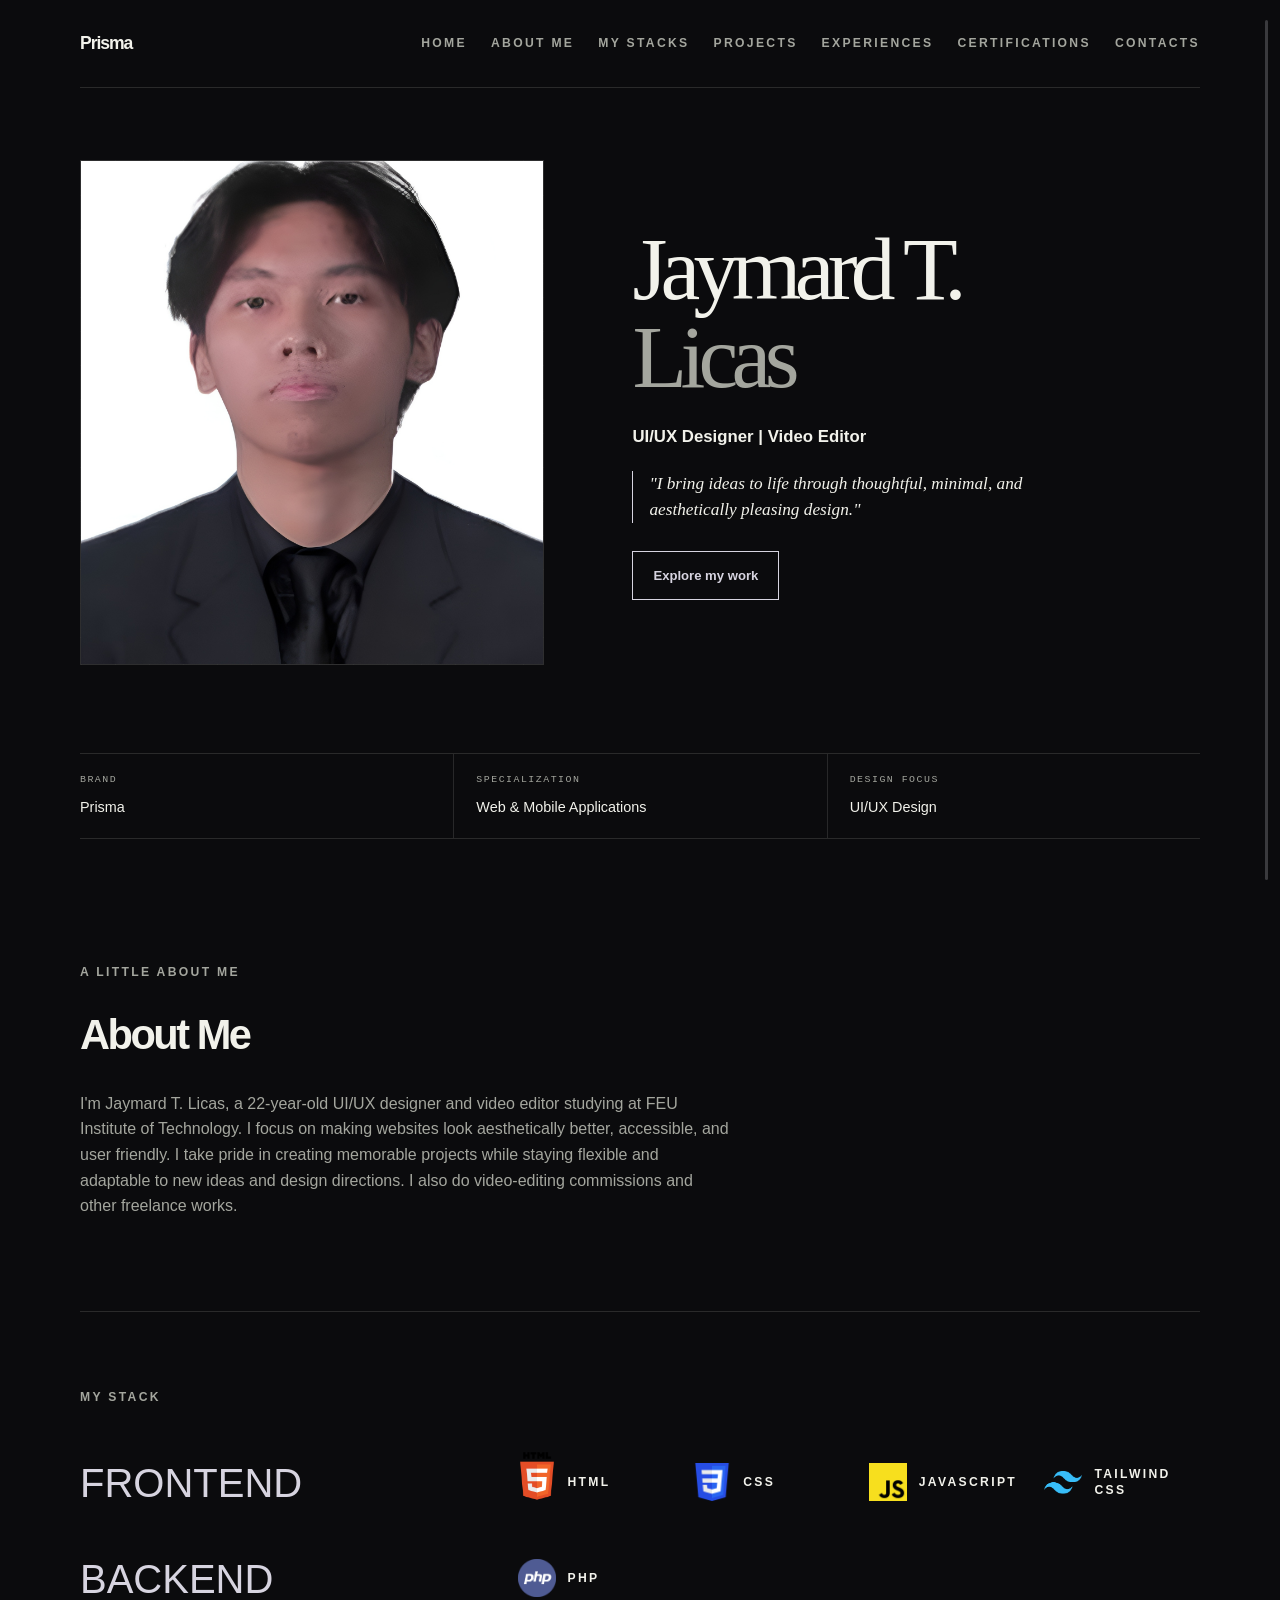
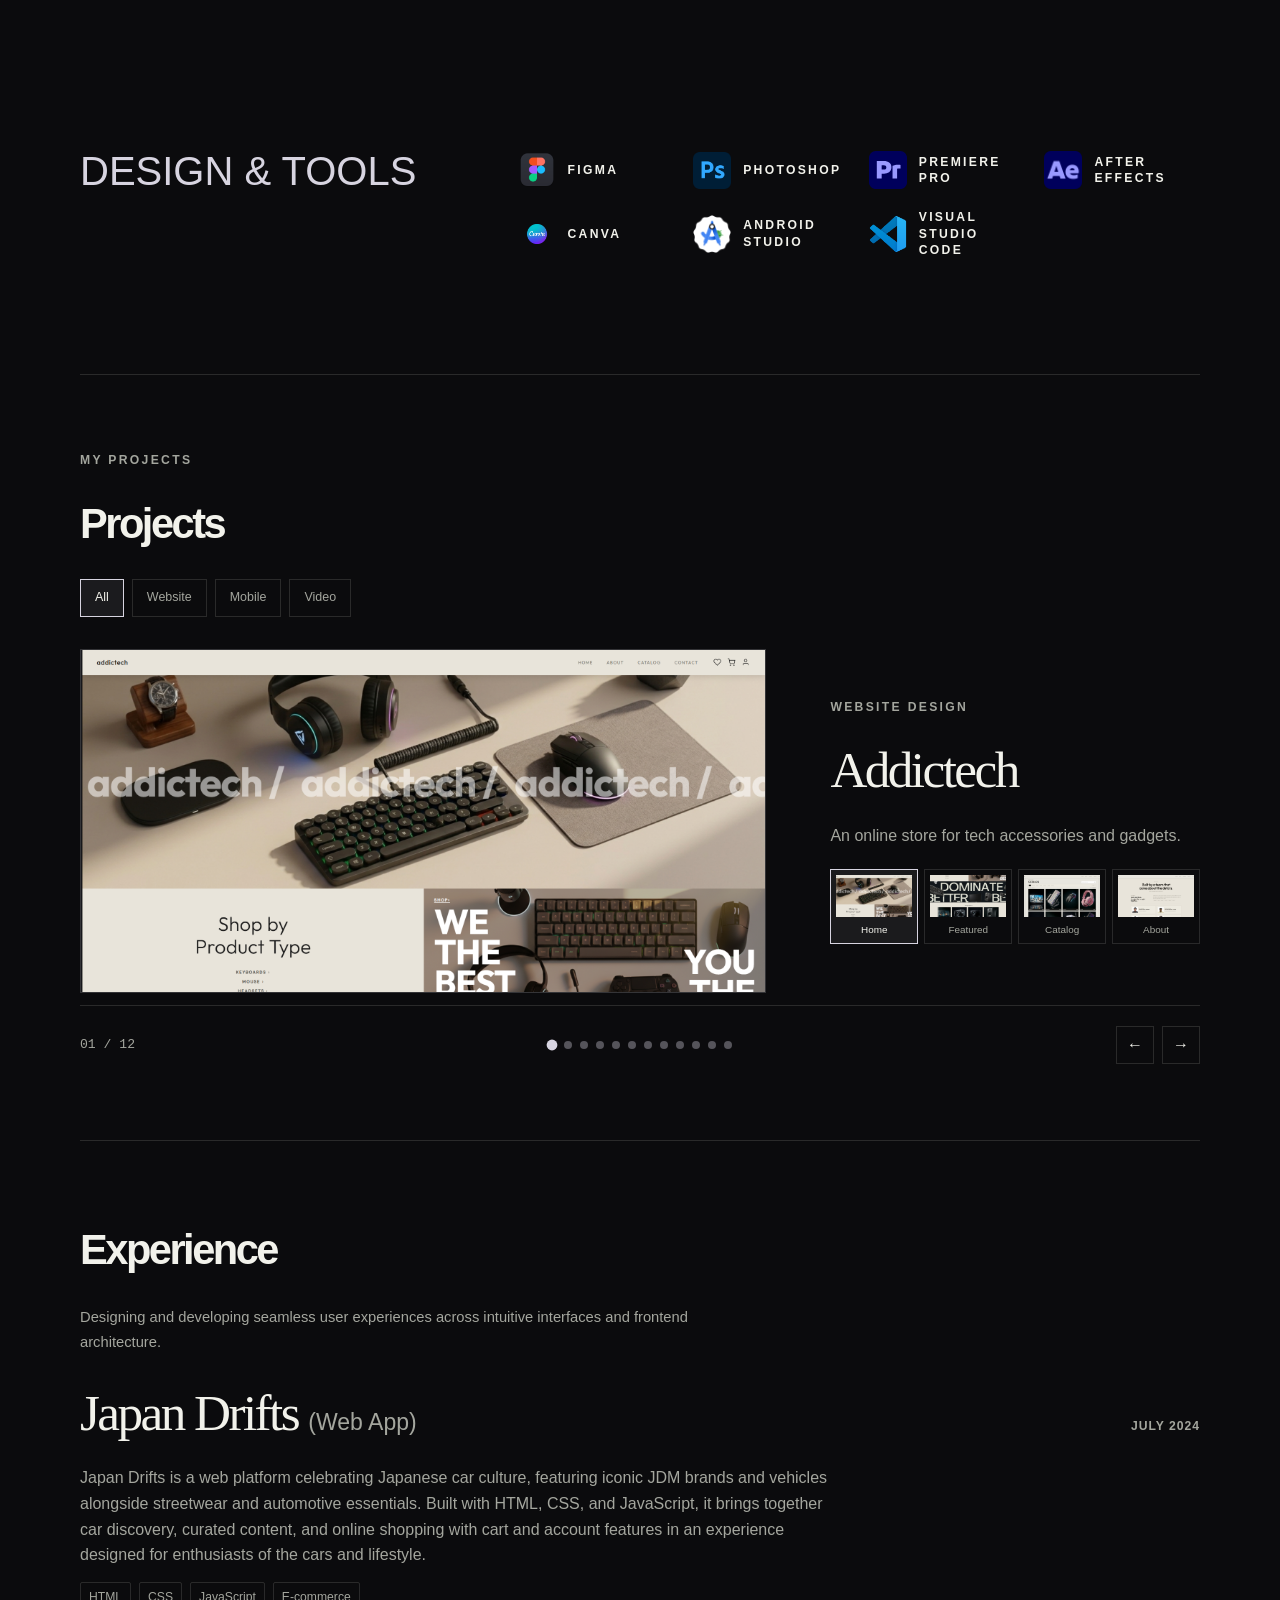
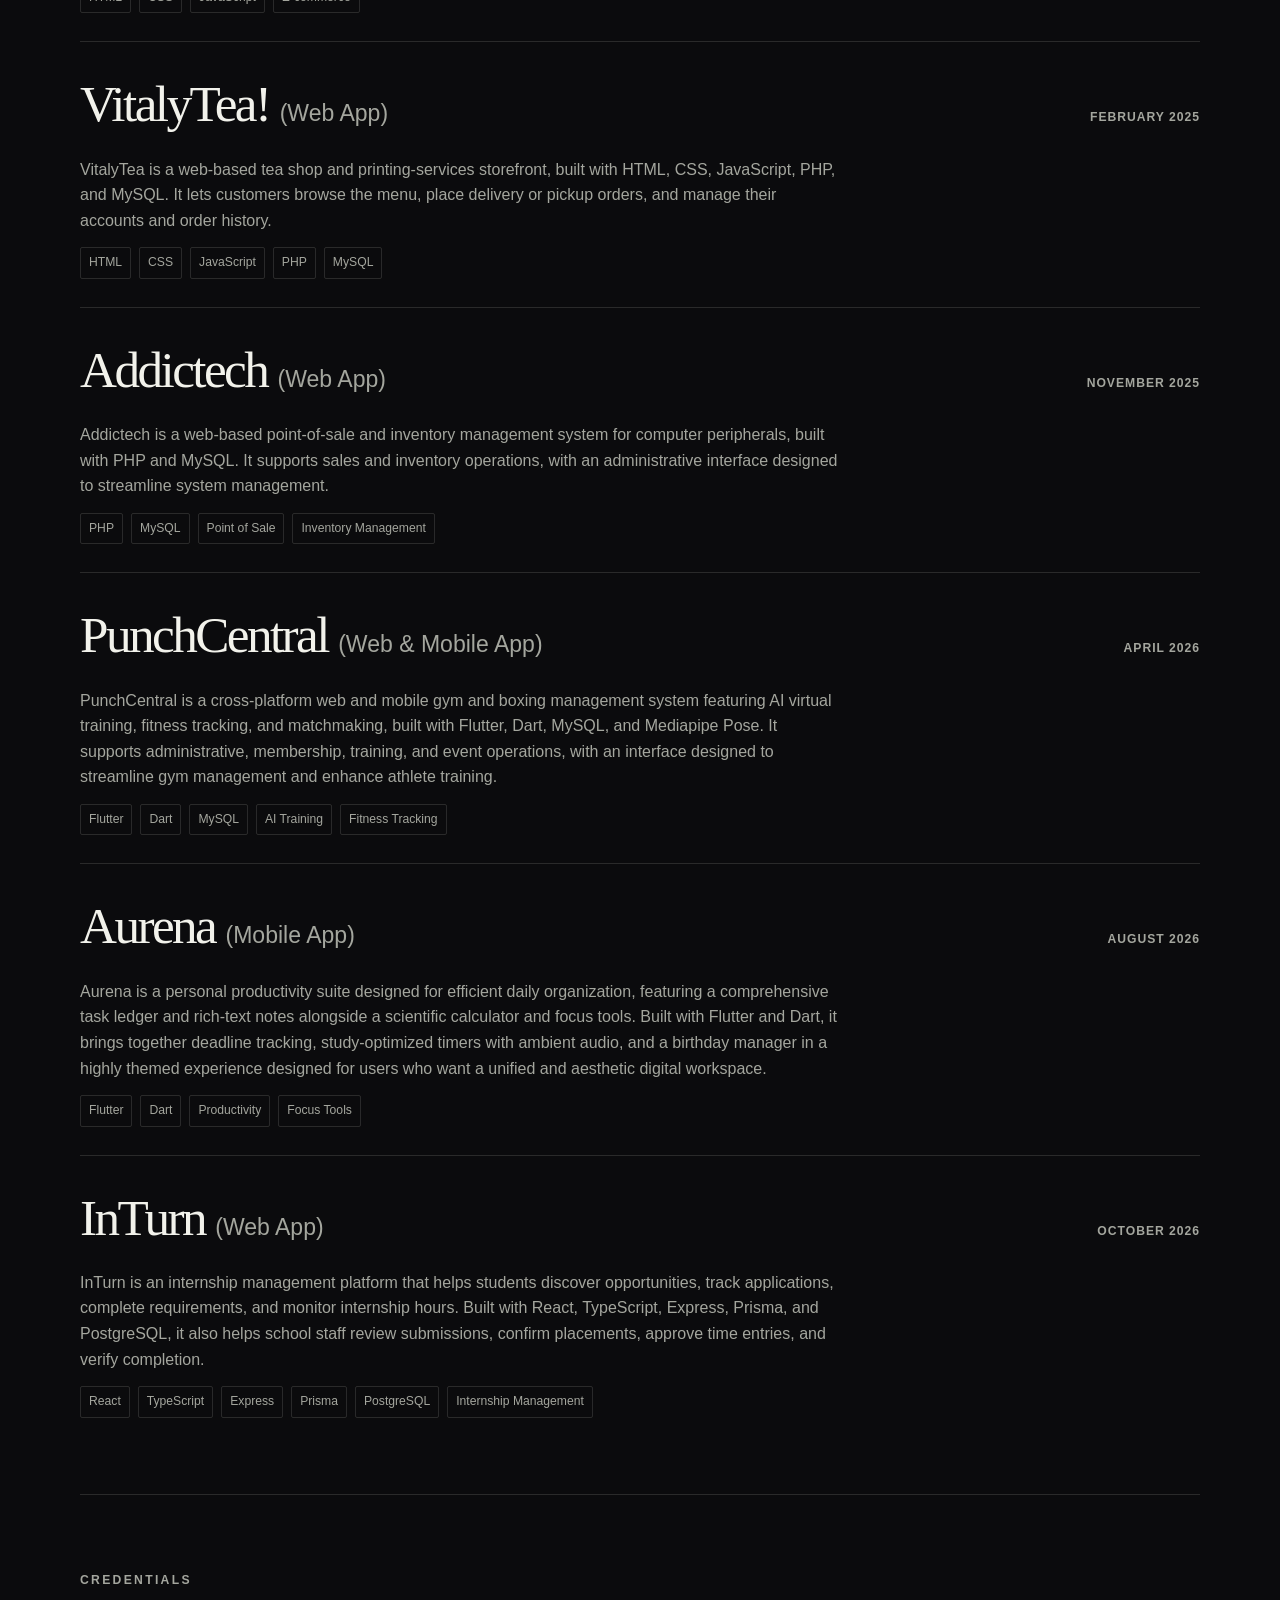
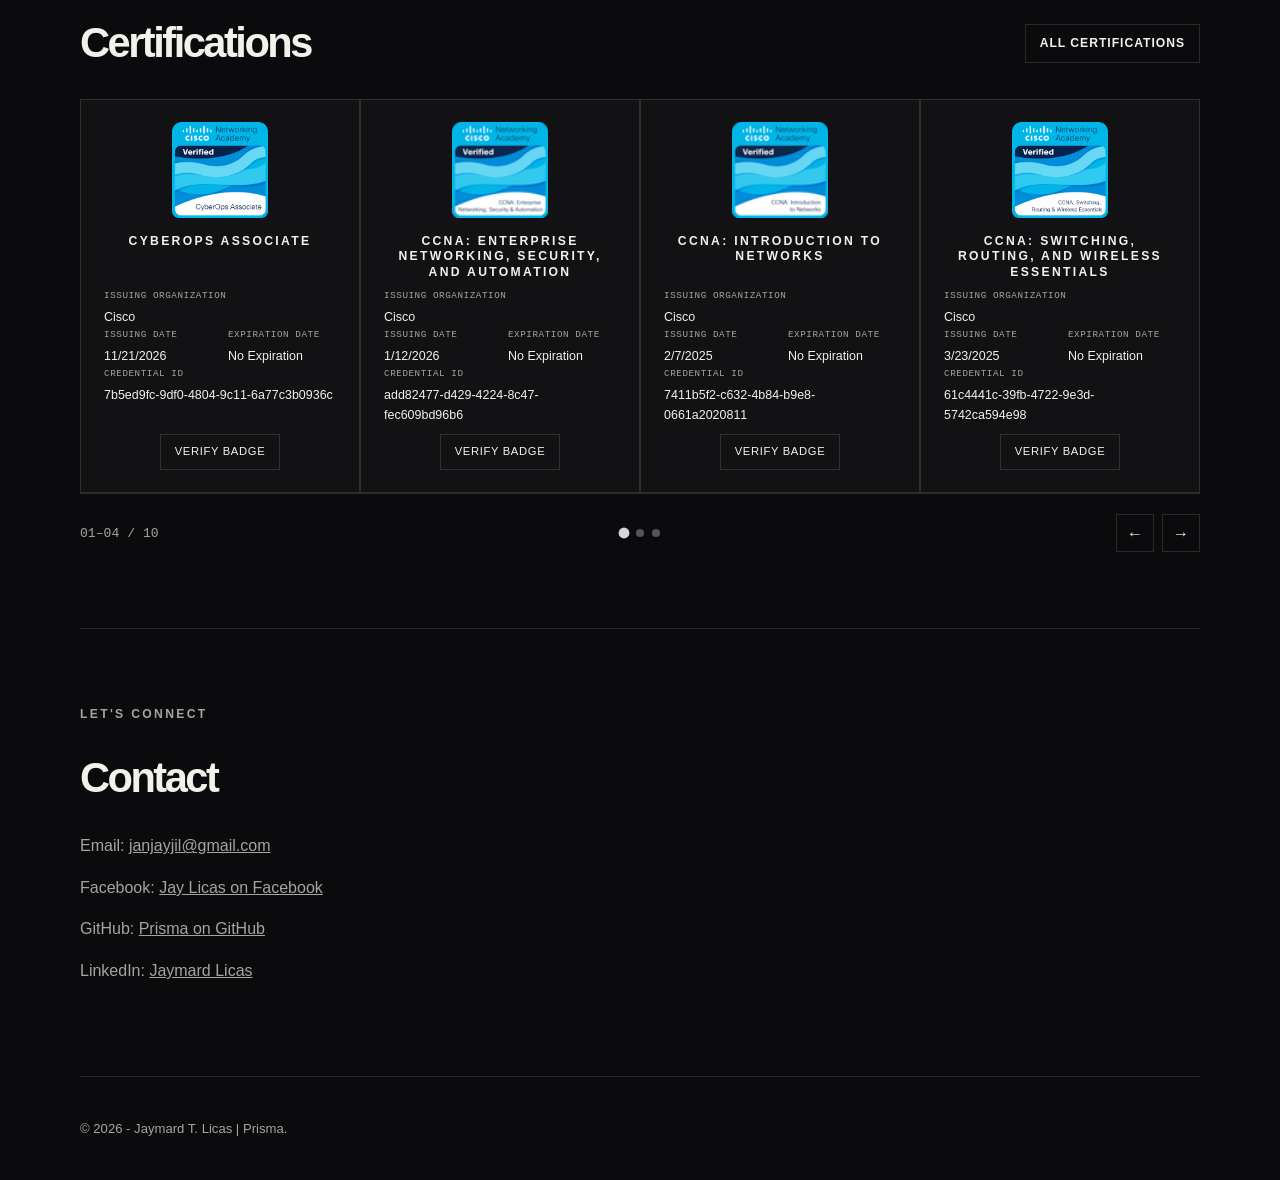
==== commit 52256eb4: "added It Specialist - HTML and CSS on certification" ====
--- a/index.html
+++ b/index.html
@@ -591,8 +591,52 @@
                             </dl>
                             <a class="certification-card__verify" href="https://www.credly.com/earner/earned/badge/e1af40be-79ba-40f9-8ceb-0dd01d93aa2b" target="_blank" rel="noopener noreferrer">Verify badge</a>
                         </article>
-                        <article class="certification-card" role="group" aria-roledescription="slide" aria-label="6 of 9" aria-hidden="true" inert>
-                            <img class="certification-card__badge" src="assets/certifications/Cisco%20Certified%20Support%20Technician%20Networking%20(CCST%20Networking)%20-%20Lifetime.png" alt="Cisco Certified Support Technician Networking (CCST Networking) - Lifetime.png">
+                        <article class="certification-card" role="group" aria-roledescription="slide" aria-label="6 of 10" aria-hidden="true" inert>
+                            <img class="certification-card__badge" src="assets/certifications/IT%20Specialist%20-%20HTML%20and%20CSS.png" alt="IT Specialist - HTML and CSS badge">
+                            <dl class="certification-card__details">
+                                <div><dt>Issuing Organization</dt><dd>Certiport, a Pearson VUE business</dd></div>
+                                <div><dt>Badge Title</dt><dd>IT Specialist - HTML and CSS</dd></div>
+                                <div><dt>Issuing Date</dt><dd>11/26/2026</dd></div>
+                                <div><dt>Expiration Date</dt><dd>11/27/2031</dd></div>
+                                <div><dt>Credential ID</dt><dd></dd></div>
+                            </dl>
+                            <a class="certification-card__verify" href="https://www.credly.com/users/jaymard-licas.98e65592/badges/credly" target="_blank" rel="noopener noreferrer">Verify badge</a>
+                        </article>
+                        <article class="certification-card" role="group" aria-roledescription="slide" aria-label="7 of 10" aria-hidden="true" inert>
+                            <img class="certification-card__badge" src="assets/certifications/IT%20Specialist%20-%20Databases.png" alt="IT Specialist - Databases.png">
+                            <dl class="certification-card__details">
+                                <div><dt>Issuing Organization</dt><dd>Certiport, a Pearson VUE business</dd></div>
+                                <div><dt>Badge Title</dt><dd>IT Specialist - Databases</dd></div>
+                                <div><dt>Issuing Date</dt><dd>11/28/2024</dd></div>
+                                <div><dt>Expiration Date</dt><dd></dd></div>
+                                <div><dt>Credential ID</dt><dd></dd></div>
+                            </dl>
+                            <a class="certification-card__verify" href="https://www.credly.com/badges/0024ff83-121a-4d4a-bcd2-1164040a855b/linked_in?t=sraus6" target="_blank" rel="noopener noreferrer">Verify badge</a>
+                        </article>
+                        <article class="certification-card" role="group" aria-roledescription="slide" aria-label="8 of 10" aria-hidden="true" inert>
+                            <img class="certification-card__badge" src="assets/certifications/IT%20Specialist%20-%20Python.png" alt="IT Specialist - Python.png">
+                            <dl class="certification-card__details">
+                                <div><dt>Issuing Organization</dt><dd>Certiport, a Pearson VUE business</dd></div>
+                                <div><dt>Badge Title</dt><dd>IT Specialist - Python</dd></div>
+                                <div><dt>Issuing Date</dt><dd>2/16/2025</dd></div>
+                                <div><dt>Expiration Date</dt><dd>2/16/2030</dd></div>
+                                <div><dt>Credential ID</dt><dd>96293f69-d9cc-4874-a796-3e8a3d9d6fdf</dd></div>
+                            </dl>
+                            <a class="certification-card__verify" href="https://www.credly.com/earner/earned/badge/96293f69-d9cc-4874-a796-3e8a3d9d6fdf" target="_blank" rel="noopener noreferrer">Verify badge</a>
+                        </article>
+                        <article class="certification-card" role="group" aria-roledescription="slide" aria-label="9 of 10" aria-hidden="true" inert>
+                            <img class="certification-card__badge" src="assets/certifications/PMI%20Project%20Management%20Ready%E2%84%A2.png" alt="PMI Project Management Ready™.png">
+                            <dl class="certification-card__details">
+                                <div><dt>Issuing Organization</dt><dd>Project Management Institute</dd></div>
+                                <div><dt>Badge Title</dt><dd>PMI Project Management Ready™</dd></div>
+                                <div><dt>Issuing Date</dt><dd>3/16/2026</dd></div>
+                                <div><dt>Expiration Date</dt><dd>3/17/2031</dd></div>
+                                <div><dt>Credential ID</dt><dd>fa82be1d-4e2e-424d-b6aa-1cef8f6b122d</dd></div>
+                            </dl>
+                            <a class="certification-card__verify" href="https://www.credly.com/earner/earned/badge/fa82be1d-4e2e-424d-b6aa-1cef8f6b122d" target="_blank" rel="noopener noreferrer">Verify badge</a>
+                        </article>
+                        <article class="certification-card" role="group" aria-roledescription="slide" aria-label="10 of 10" aria-hidden="true" inert>
+                            <img class="certification-card__badge" src="assets/certifications/Cisco%20Certified%20Support%20Technician%20Networking%20(CCST%20Networking)%20-%20Lifetime.png" alt="Cisco Certified Support Technician Networking badge">
                             <dl class="certification-card__details">
                                 <div><dt>Issuing Organization</dt><dd>Cisco</dd></div>
                                 <div><dt>Badge Title</dt><dd>Cisco Certified Support Technician Networking</dd></div>
@@ -601,39 +645,6 @@
                                 <div><dt>Credential ID</dt><dd>85048c5a-64eb-43ab-9c8b-9b4b2f8c3aaa</dd></div>
                             </dl>
                             <a class="certification-card__verify" href="https://www.credly.com/earner/earned/badge/85048c5a-64eb-43ab-9c8b-9b4b2f8c3aaa" target="_blank" rel="noopener noreferrer">Verify badge</a>
-                        </article>
-                        <article class="certification-card" role="group" aria-roledescription="slide" aria-label="7 of 9" aria-hidden="true" inert>
-                            <img class="certification-card__badge" src="assets/certifications/IT%20Specialist%20-%20Databases.png" alt="IT Specialist - Databases.png">
-                            <dl class="certification-card__details">
-                                <div><dt>Issuing Organization</dt><dd>Certiport, a Pearson VUE business</dd></div>
-                                <div><dt>Badge Title</dt><dd>IT Specialist - Databases</dd></div>
-                                <div><dt>Issuing Date</dt><dd>11/28/2024</dd></div>
-                                <div><dt>Expiration Date</dt><dd></dd></div>
-                                <div><dt>Credential ID</dt><dd></dd></div>
-                            </dl>
-                            <a class="certification-card__verify" href="https://www.credly.com/badges/0024ff83-121a-4d4a-bcd2-1164040a855b/linked_in?t=sraus6" target="_blank" rel="noopener noreferrer">Verify badge</a>
-                        </article>
-                        <article class="certification-card" role="group" aria-roledescription="slide" aria-label="8 of 9" aria-hidden="true" inert>
-                            <img class="certification-card__badge" src="assets/certifications/IT%20Specialist%20-%20Python.png" alt="IT Specialist - Python.png">
-                            <dl class="certification-card__details">
-                                <div><dt>Issuing Organization</dt><dd>Certiport, a Pearson VUE business</dd></div>
-                                <div><dt>Badge Title</dt><dd>IT Specialist - Python</dd></div>
-                                <div><dt>Issuing Date</dt><dd>2/16/2025</dd></div>
-                                <div><dt>Expiration Date</dt><dd>2/16/2030</dd></div>
-                                <div><dt>Credential ID</dt><dd>96293f69-d9cc-4874-a796-3e8a3d9d6fdf</dd></div>
-                            </dl>
-                            <a class="certification-card__verify" href="https://www.credly.com/earner/earned/badge/96293f69-d9cc-4874-a796-3e8a3d9d6fdf" target="_blank" rel="noopener noreferrer">Verify badge</a>
-                        </article>
-                        <article class="certification-card" role="group" aria-roledescription="slide" aria-label="9 of 9" aria-hidden="true" inert>
-                            <img class="certification-card__badge" src="assets/certifications/PMI%20Project%20Management%20Ready%E2%84%A2.png" alt="PMI Project Management Ready™.png">
-                            <dl class="certification-card__details">
-                                <div><dt>Issuing Organization</dt><dd>Project Management Institute</dd></div>
-                                <div><dt>Badge Title</dt><dd>PMI Project Management Ready™</dd></div>
-                                <div><dt>Issuing Date</dt><dd>3/16/2026</dd></div>
-                                <div><dt>Expiration Date</dt><dd>3/17/2031</dd></div>
-                                <div><dt>Credential ID</dt><dd>fa82be1d-4e2e-424d-b6aa-1cef8f6b122d</dd></div>
-                            </dl>
-                            <a class="certification-card__verify" href="https://www.credly.com/earner/earned/badge/fa82be1d-4e2e-424d-b6aa-1cef8f6b122d" target="_blank" rel="noopener noreferrer">Verify badge</a>
                         </article>
                     </div>
                 </div>
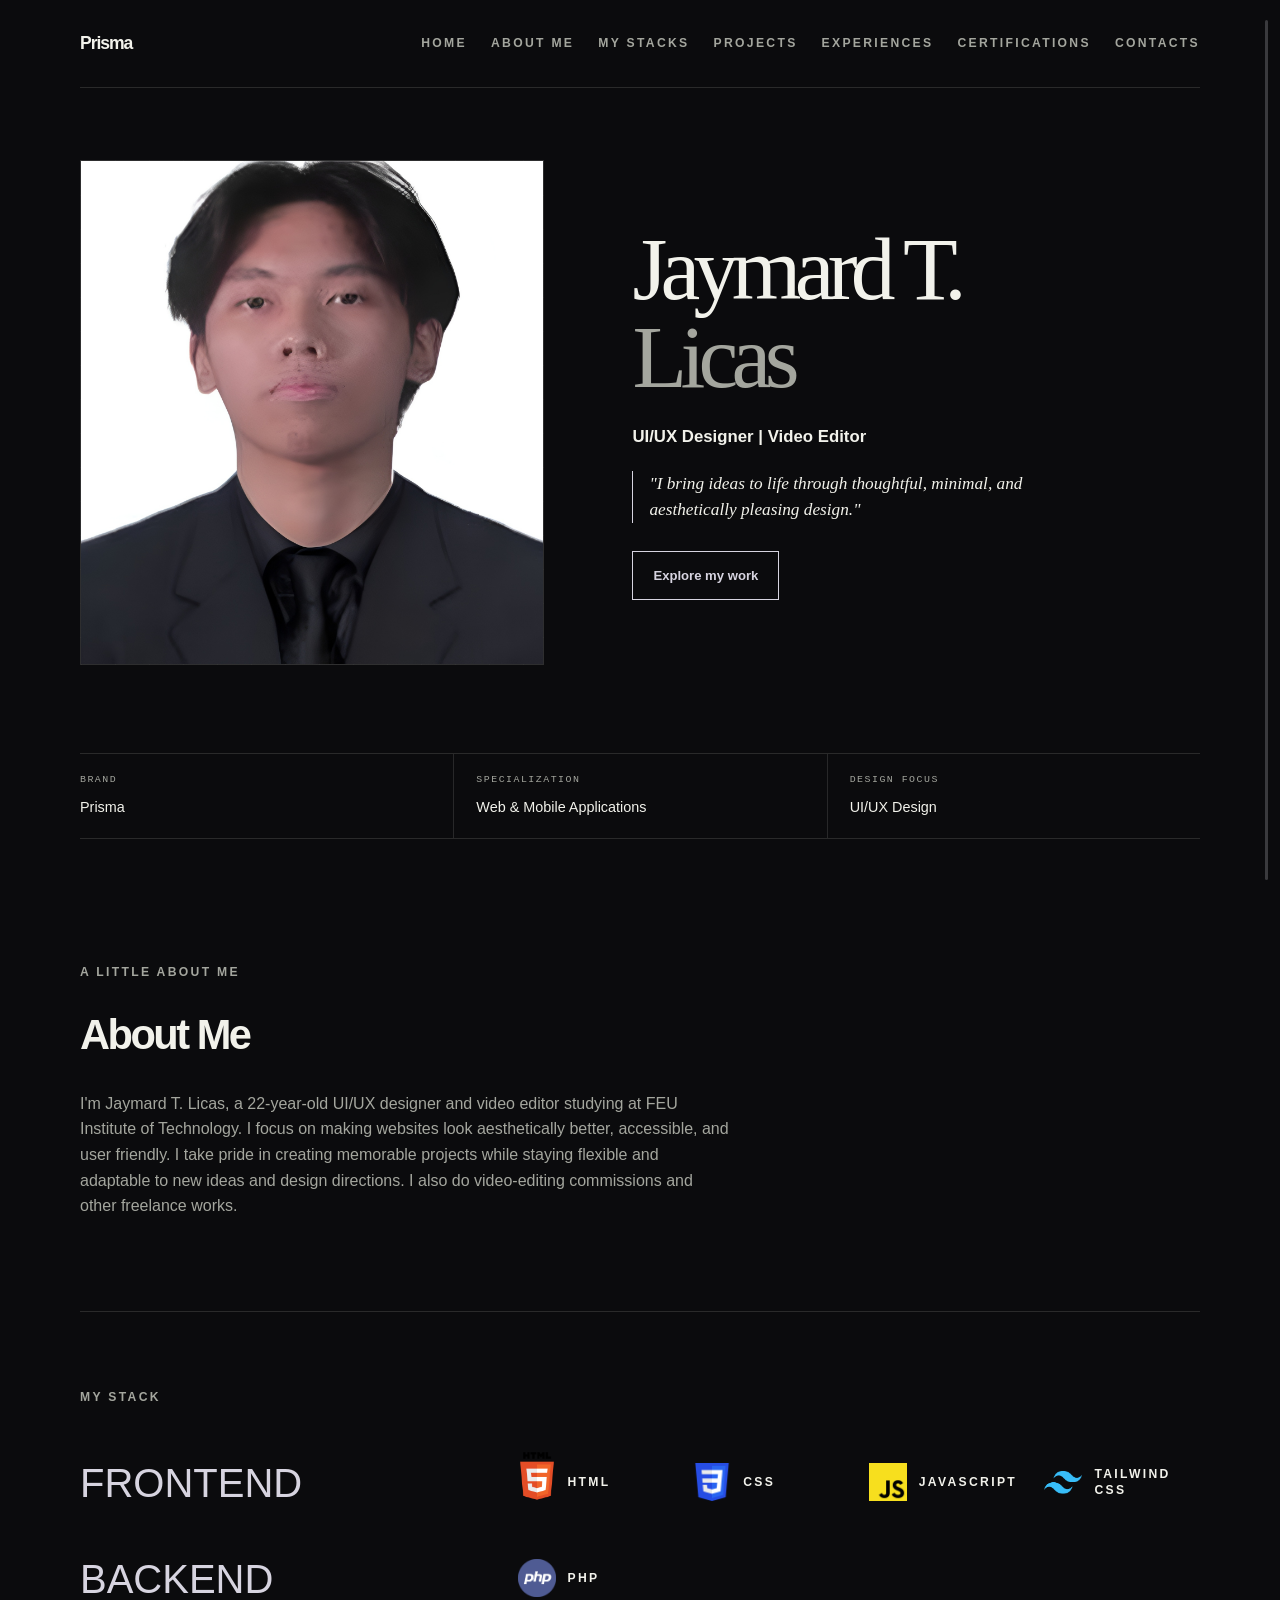
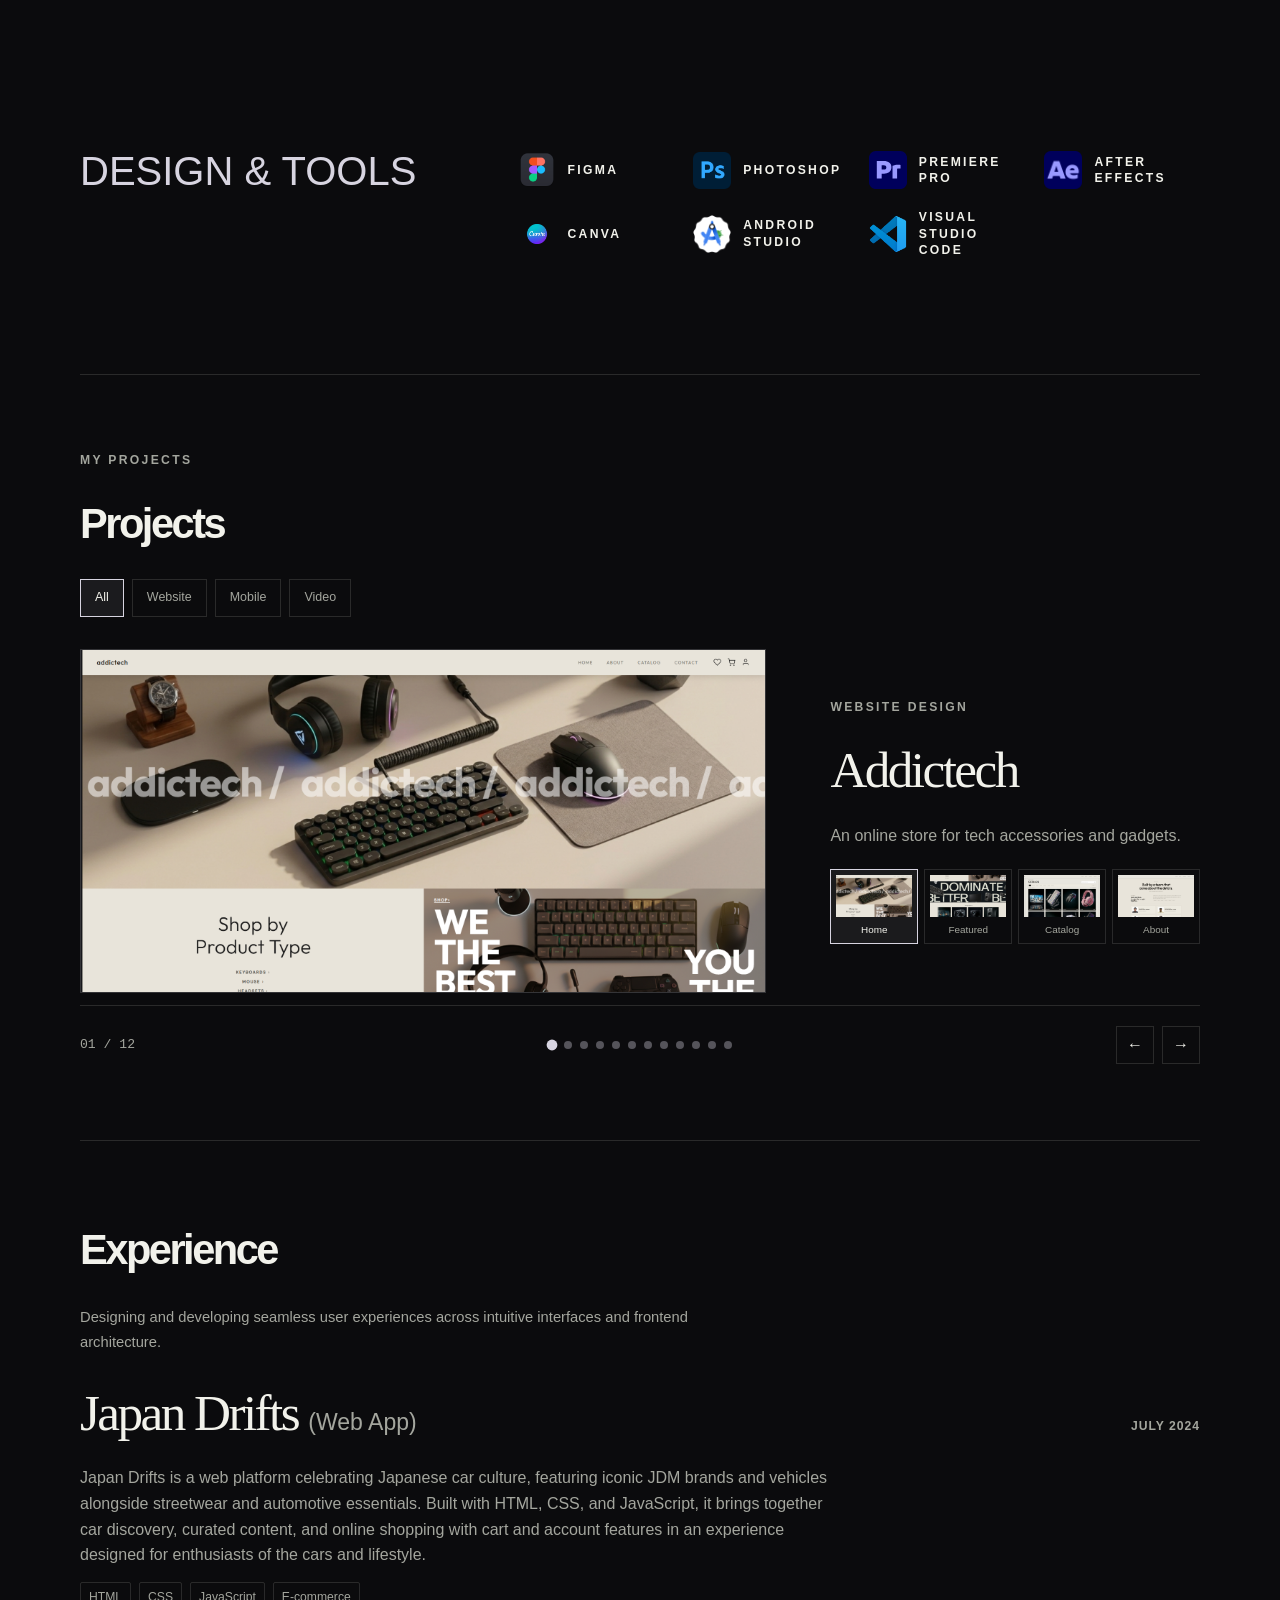
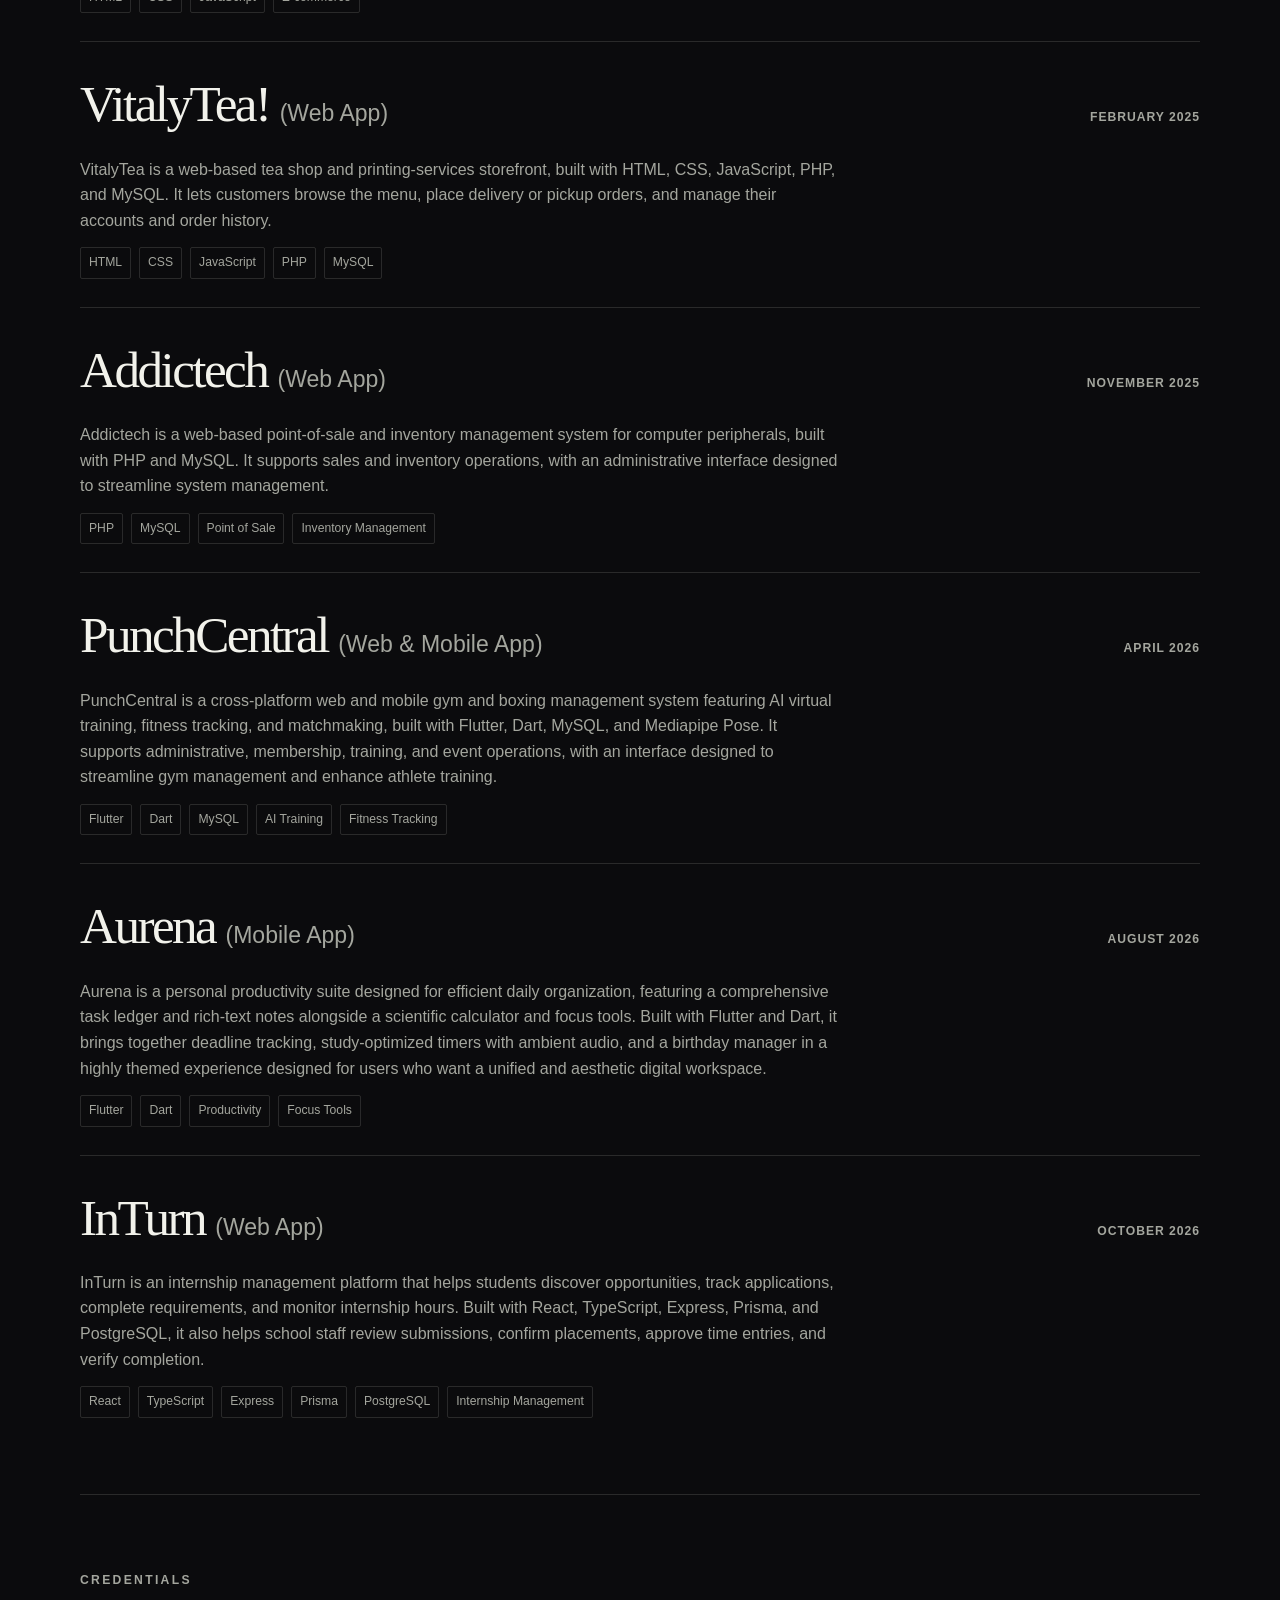
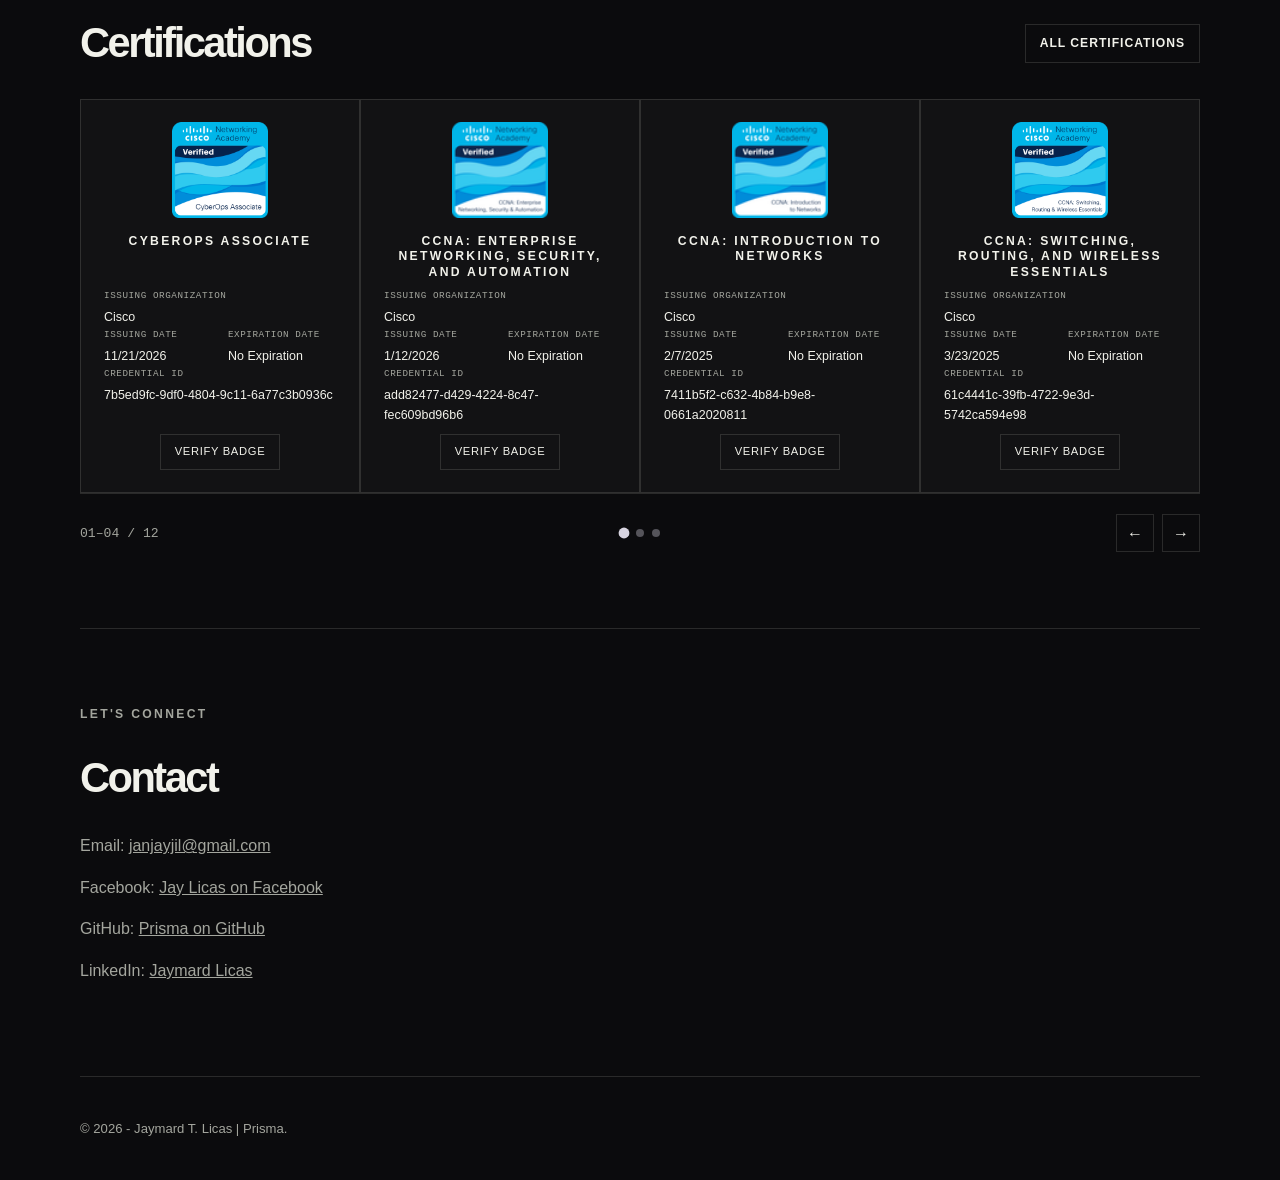
==== commit 29696e0f: "Add Cisco data science and cybersecurity certifications" ====
--- a/index.html
+++ b/index.html
@@ -21,8 +21,8 @@
         <div class="intro__panel"></div>
     </div>
 
-    <div class="scroll-progress" aria-hidden="true">
-        <div class="scroll-progress__fill"></div>
+    <div class="scroll-progress" role="scrollbar" aria-label="Page scroll position" aria-valuemin="0" aria-valuemax="100" aria-valuenow="0" tabindex="0">
+        <div class="scroll-progress__fill" aria-hidden="true"></div>
     </div>
 
     <a class="back-to-top" href="#home" aria-label="Back to top">
@@ -536,7 +536,7 @@
             <div class="certification-carousel" role="region" aria-roledescription="carousel" aria-label="Certifications" tabindex="0">
                 <div class="certification-carousel__viewport">
                     <div class="certification-carousel__track">
-                        <article class="certification-card" role="group" aria-roledescription="slide" aria-label="1 of 9">
+                        <article class="certification-card" role="group" aria-roledescription="slide" aria-label="1 of 12">
                             <img class="certification-card__badge" src="assets/certifications/Cisco%20CyberOps%20Associate.png" alt="Cisco CyberOps Associate badge">
                             <dl class="certification-card__details">
                                 <div><dt>Issuing Organization</dt><dd>Cisco</dd></div>
@@ -547,7 +547,7 @@
                             </dl>
                             <a class="certification-card__verify" href="https://www.credly.com/earner/earned/badge/7b5ed9fc-9df0-4804-9c11-6a77c3b0936c" target="_blank" rel="noopener noreferrer">Verify badge</a>
                         </article>
-                        <article class="certification-card" role="group" aria-roledescription="slide" aria-label="2 of 9">
+                        <article class="certification-card" role="group" aria-roledescription="slide" aria-label="2 of 12">
                             <img class="certification-card__badge" src="assets/certifications/CCNA%20Enterprise%20Networking,%20Security,%20and%20Automation.png" alt="CCNA Enterprise Networking, Security, and Automation.png">
                             <dl class="certification-card__details">
                                 <div><dt>Issuing Organization</dt><dd>Cisco</dd></div>
@@ -558,7 +558,7 @@
                             </dl>
                             <a class="certification-card__verify" href="https://www.credly.com/earner/earned/badge/add82477-d429-4224-8c47-fec609bd96b6" target="_blank" rel="noopener noreferrer">Verify badge</a>
                         </article>
-                        <article class="certification-card" role="group" aria-roledescription="slide" aria-label="3 of 9">
+                        <article class="certification-card" role="group" aria-roledescription="slide" aria-label="3 of 12">
                             <img class="certification-card__badge" src="assets/certifications/CCNA%20Introduction%20to%20Networks.png" alt="CCNA Introduction to Networks.png">
                             <dl class="certification-card__details">
                                 <div><dt>Issuing Organization</dt><dd>Cisco</dd></div>
@@ -569,7 +569,7 @@
                             </dl>
                             <a class="certification-card__verify" href="https://www.credly.com/earner/earned/badge/7411b5f2-c632-4b84-b9e8-0661a2020811" target="_blank" rel="noopener noreferrer">Verify badge</a>
                         </article>
-                        <article class="certification-card" role="group" aria-roledescription="slide" aria-label="4 of 9">
+                        <article class="certification-card" role="group" aria-roledescription="slide" aria-label="4 of 12">
                             <img class="certification-card__badge" src="assets/certifications/CCNA%20Switching,%20Routing,%20and%20Wireless%20Essentials.png" alt="CCNA Switching, Routing, and Wireless Essentials.png">
                             <dl class="certification-card__details">
                                 <div><dt>Issuing Organization</dt><dd>Cisco</dd></div>
@@ -580,7 +580,7 @@
                             </dl>
                             <a class="certification-card__verify" href="https://www.credly.com/earner/earned/badge/61c4441c-39fb-4722-9e3d-5742ca594e98" target="_blank" rel="noopener noreferrer">Verify badge</a>
                         </article>
-                        <article class="certification-card" role="group" aria-roledescription="slide" aria-label="5 of 9">
+                        <article class="certification-card" role="group" aria-roledescription="slide" aria-label="5 of 12">
                             <img class="certification-card__badge" src="assets/certifications/DevNet%20Associate.png" alt="DevNet Associate.png">
                             <dl class="certification-card__details">
                                 <div><dt>Issuing Organization</dt><dd>Cisco</dd></div>
@@ -591,7 +591,7 @@
                             </dl>
                             <a class="certification-card__verify" href="https://www.credly.com/earner/earned/badge/e1af40be-79ba-40f9-8ceb-0dd01d93aa2b" target="_blank" rel="noopener noreferrer">Verify badge</a>
                         </article>
-                        <article class="certification-card" role="group" aria-roledescription="slide" aria-label="6 of 10" aria-hidden="true" inert>
+                        <article class="certification-card" role="group" aria-roledescription="slide" aria-label="6 of 12" aria-hidden="true" inert>
                             <img class="certification-card__badge" src="assets/certifications/IT%20Specialist%20-%20HTML%20and%20CSS.png" alt="IT Specialist - HTML and CSS badge">
                             <dl class="certification-card__details">
                                 <div><dt>Issuing Organization</dt><dd>Certiport, a Pearson VUE business</dd></div>
@@ -600,9 +600,9 @@
                                 <div><dt>Expiration Date</dt><dd>11/27/2031</dd></div>
                                 <div><dt>Credential ID</dt><dd></dd></div>
                             </dl>
-                            <a class="certification-card__verify" href="https://www.credly.com/users/jaymard-licas.98e65592/badges/credly" target="_blank" rel="noopener noreferrer">Verify badge</a>
-                        </article>
-                        <article class="certification-card" role="group" aria-roledescription="slide" aria-label="7 of 10" aria-hidden="true" inert>
+                            <a class="certification-card__verify" href="https://www.credly.com/earner/earned/badge/8da03e4b-d4b7-4df5-a499-f7d157cf75af" target="_blank" rel="noopener noreferrer">Verify badge</a>
+                        </article>
+                        <article class="certification-card" role="group" aria-roledescription="slide" aria-label="7 of 12" aria-hidden="true" inert>
                             <img class="certification-card__badge" src="assets/certifications/IT%20Specialist%20-%20Databases.png" alt="IT Specialist - Databases.png">
                             <dl class="certification-card__details">
                                 <div><dt>Issuing Organization</dt><dd>Certiport, a Pearson VUE business</dd></div>
@@ -613,7 +613,7 @@
                             </dl>
                             <a class="certification-card__verify" href="https://www.credly.com/badges/0024ff83-121a-4d4a-bcd2-1164040a855b/linked_in?t=sraus6" target="_blank" rel="noopener noreferrer">Verify badge</a>
                         </article>
-                        <article class="certification-card" role="group" aria-roledescription="slide" aria-label="8 of 10" aria-hidden="true" inert>
+                        <article class="certification-card" role="group" aria-roledescription="slide" aria-label="8 of 12" aria-hidden="true" inert>
                             <img class="certification-card__badge" src="assets/certifications/IT%20Specialist%20-%20Python.png" alt="IT Specialist - Python.png">
                             <dl class="certification-card__details">
                                 <div><dt>Issuing Organization</dt><dd>Certiport, a Pearson VUE business</dd></div>
@@ -624,7 +624,7 @@
                             </dl>
                             <a class="certification-card__verify" href="https://www.credly.com/earner/earned/badge/96293f69-d9cc-4874-a796-3e8a3d9d6fdf" target="_blank" rel="noopener noreferrer">Verify badge</a>
                         </article>
-                        <article class="certification-card" role="group" aria-roledescription="slide" aria-label="9 of 10" aria-hidden="true" inert>
+                        <article class="certification-card" role="group" aria-roledescription="slide" aria-label="9 of 12" aria-hidden="true" inert>
                             <img class="certification-card__badge" src="assets/certifications/PMI%20Project%20Management%20Ready%E2%84%A2.png" alt="PMI Project Management Ready™.png">
                             <dl class="certification-card__details">
                                 <div><dt>Issuing Organization</dt><dd>Project Management Institute</dd></div>
@@ -635,7 +635,7 @@
                             </dl>
                             <a class="certification-card__verify" href="https://www.credly.com/earner/earned/badge/fa82be1d-4e2e-424d-b6aa-1cef8f6b122d" target="_blank" rel="noopener noreferrer">Verify badge</a>
                         </article>
-                        <article class="certification-card" role="group" aria-roledescription="slide" aria-label="10 of 10" aria-hidden="true" inert>
+                        <article class="certification-card" role="group" aria-roledescription="slide" aria-label="10 of 12" aria-hidden="true" inert>
                             <img class="certification-card__badge" src="assets/certifications/Cisco%20Certified%20Support%20Technician%20Networking%20(CCST%20Networking)%20-%20Lifetime.png" alt="Cisco Certified Support Technician Networking badge">
                             <dl class="certification-card__details">
                                 <div><dt>Issuing Organization</dt><dd>Cisco</dd></div>
@@ -646,10 +646,32 @@
                             </dl>
                             <a class="certification-card__verify" href="https://www.credly.com/earner/earned/badge/85048c5a-64eb-43ab-9c8b-9b4b2f8c3aaa" target="_blank" rel="noopener noreferrer">Verify badge</a>
                         </article>
+                        <article class="certification-card" role="group" aria-roledescription="slide" aria-label="11 of 12" aria-hidden="true" inert>
+                            <img class="certification-card__badge" src="assets/certifications/Introduction%20to%20Cybersecurity.png" alt="Introduction to Cybersecurity badge">
+                            <dl class="certification-card__details">
+                                <div><dt>Issuing Organization</dt><dd>Cisco</dd></div>
+                                <div><dt>Badge Title</dt><dd>Introduction to Cybersecurity</dd></div>
+                                <div><dt>Issuing Date</dt><dd>11/27/2026</dd></div>
+                                <div><dt>Expiration Date</dt><dd>No Expiration</dd></div>
+                                <div><dt>Credential ID</dt><dd>21a3aca9-a4c3-40fe-8d40-3c804f822ff6</dd></div>
+                            </dl>
+                            <a class="certification-card__verify" href="https://www.credly.com/earner/earned/badge/21a3aca9-a4c3-40fe-8d40-3c804f822ff6" target="_blank" rel="noopener noreferrer">Verify badge</a>
+                        </article>
+                        <article class="certification-card" role="group" aria-roledescription="slide" aria-label="12 of 12" aria-hidden="true" inert>
+                            <img class="certification-card__badge" src="assets/certifications/Introduction%20to%20Data%20Science.png" alt="Introduction to Data Science badge">
+                            <dl class="certification-card__details">
+                                <div><dt>Issuing Organization</dt><dd>Cisco</dd></div>
+                                <div><dt>Badge Title</dt><dd>Introduction to Data Science</dd></div>
+                                <div><dt>Issuing Date</dt><dd>11/27/2026</dd></div>
+                                <div><dt>Expiration Date</dt><dd>No Expiration</dd></div>
+                                <div><dt>Credential ID</dt><dd>a03c2ed8-5a1b-43db-8845-00eb144d3317</dd></div>
+                            </dl>
+                            <a class="certification-card__verify" href="https://www.credly.com/earner/earned/badge/a03c2ed8-5a1b-43db-8845-00eb144d3317" target="_blank" rel="noopener noreferrer">Verify badge</a>
+                        </article>
                     </div>
                 </div>
                 <div class="certification-carousel__controls">
-                    <p class="certification-carousel__status" aria-live="polite">01–04 / 09</p>
+                    <p class="certification-carousel__status" aria-live="polite">01–04 / 12</p>
                     <div class="certification-carousel__pagination" aria-label="Choose a certification"></div>
                     <div class="certification-carousel__arrows">
                         <button class="certification-carousel__arrow" type="button" data-direction="-1" aria-label="Previous certification">←</button>
--- a/css/index.css
+++ b/css/index.css
@@ -50,7 +50,7 @@
     overflow: hidden;
     border-radius: 999px;
     background: #3a3a3d;
-    pointer-events: none;
+    cursor: ns-resize;
 }
 
 .scroll-progress__fill {
